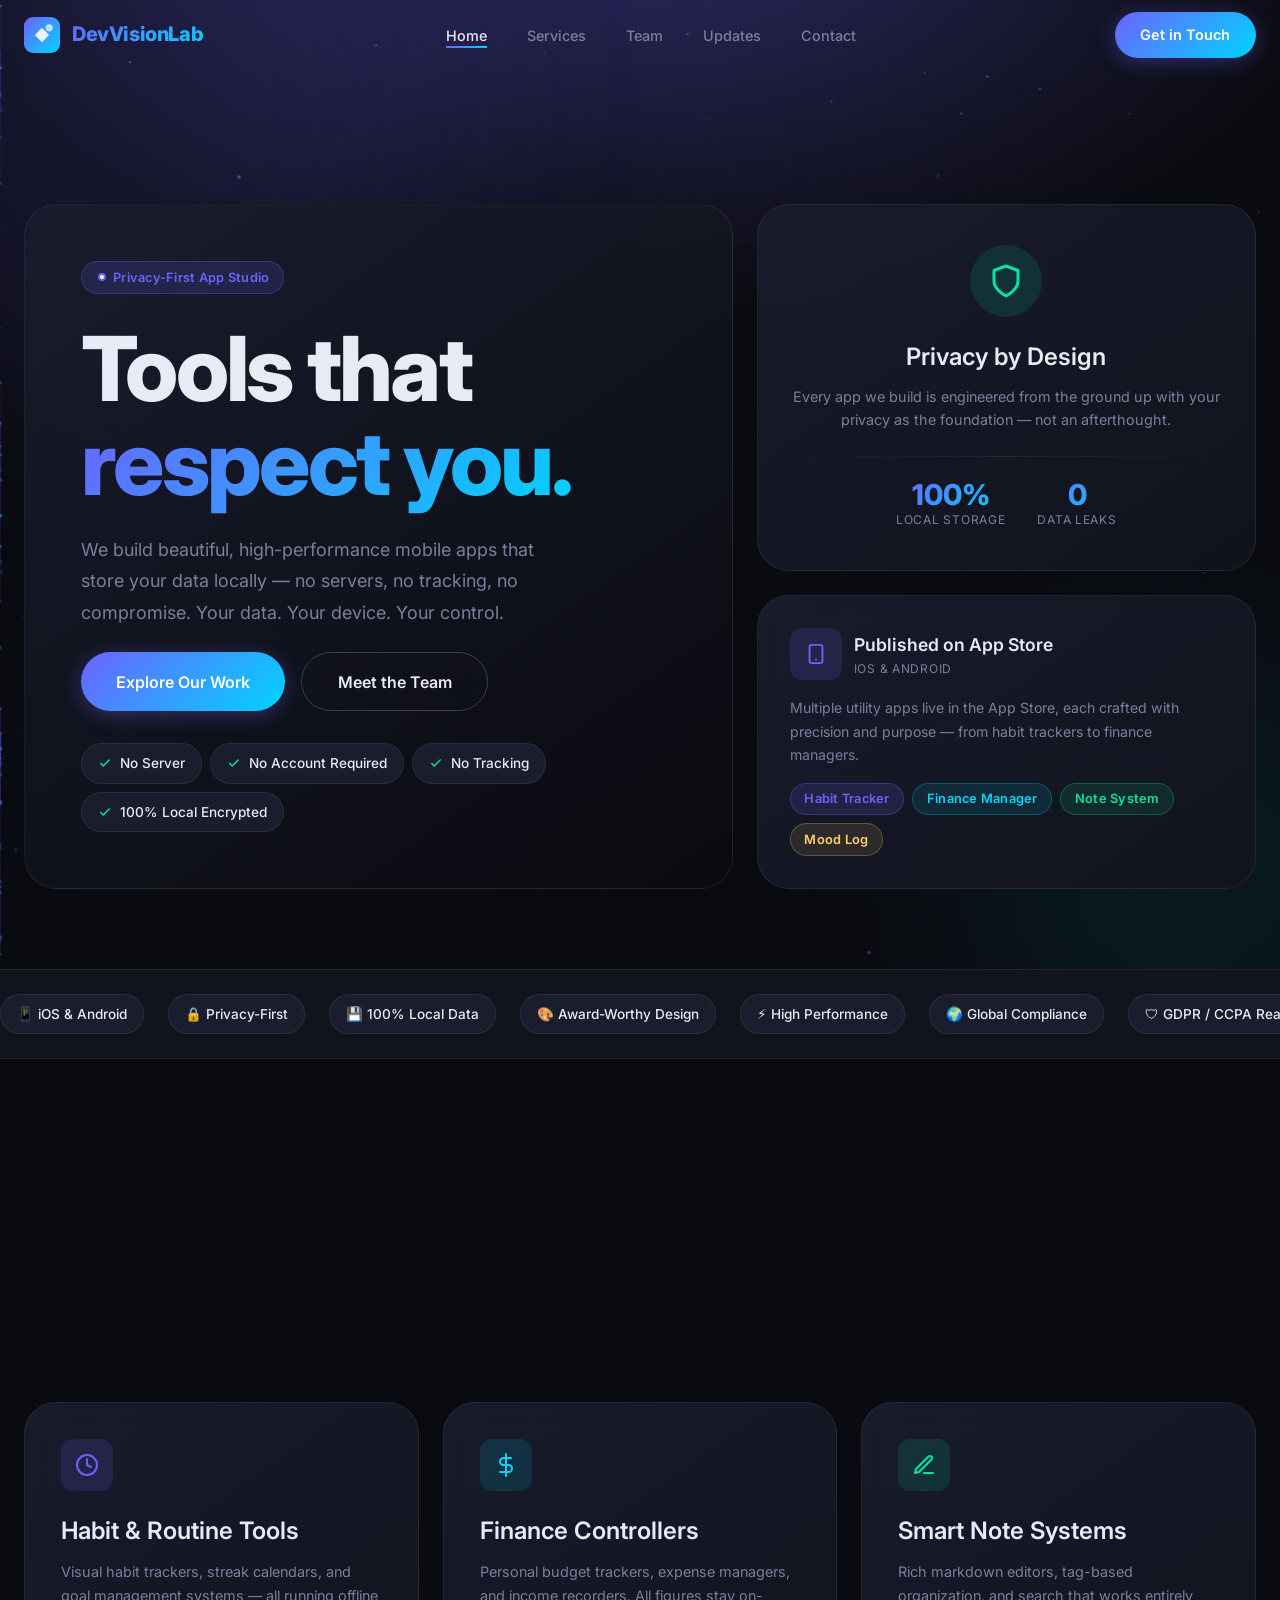
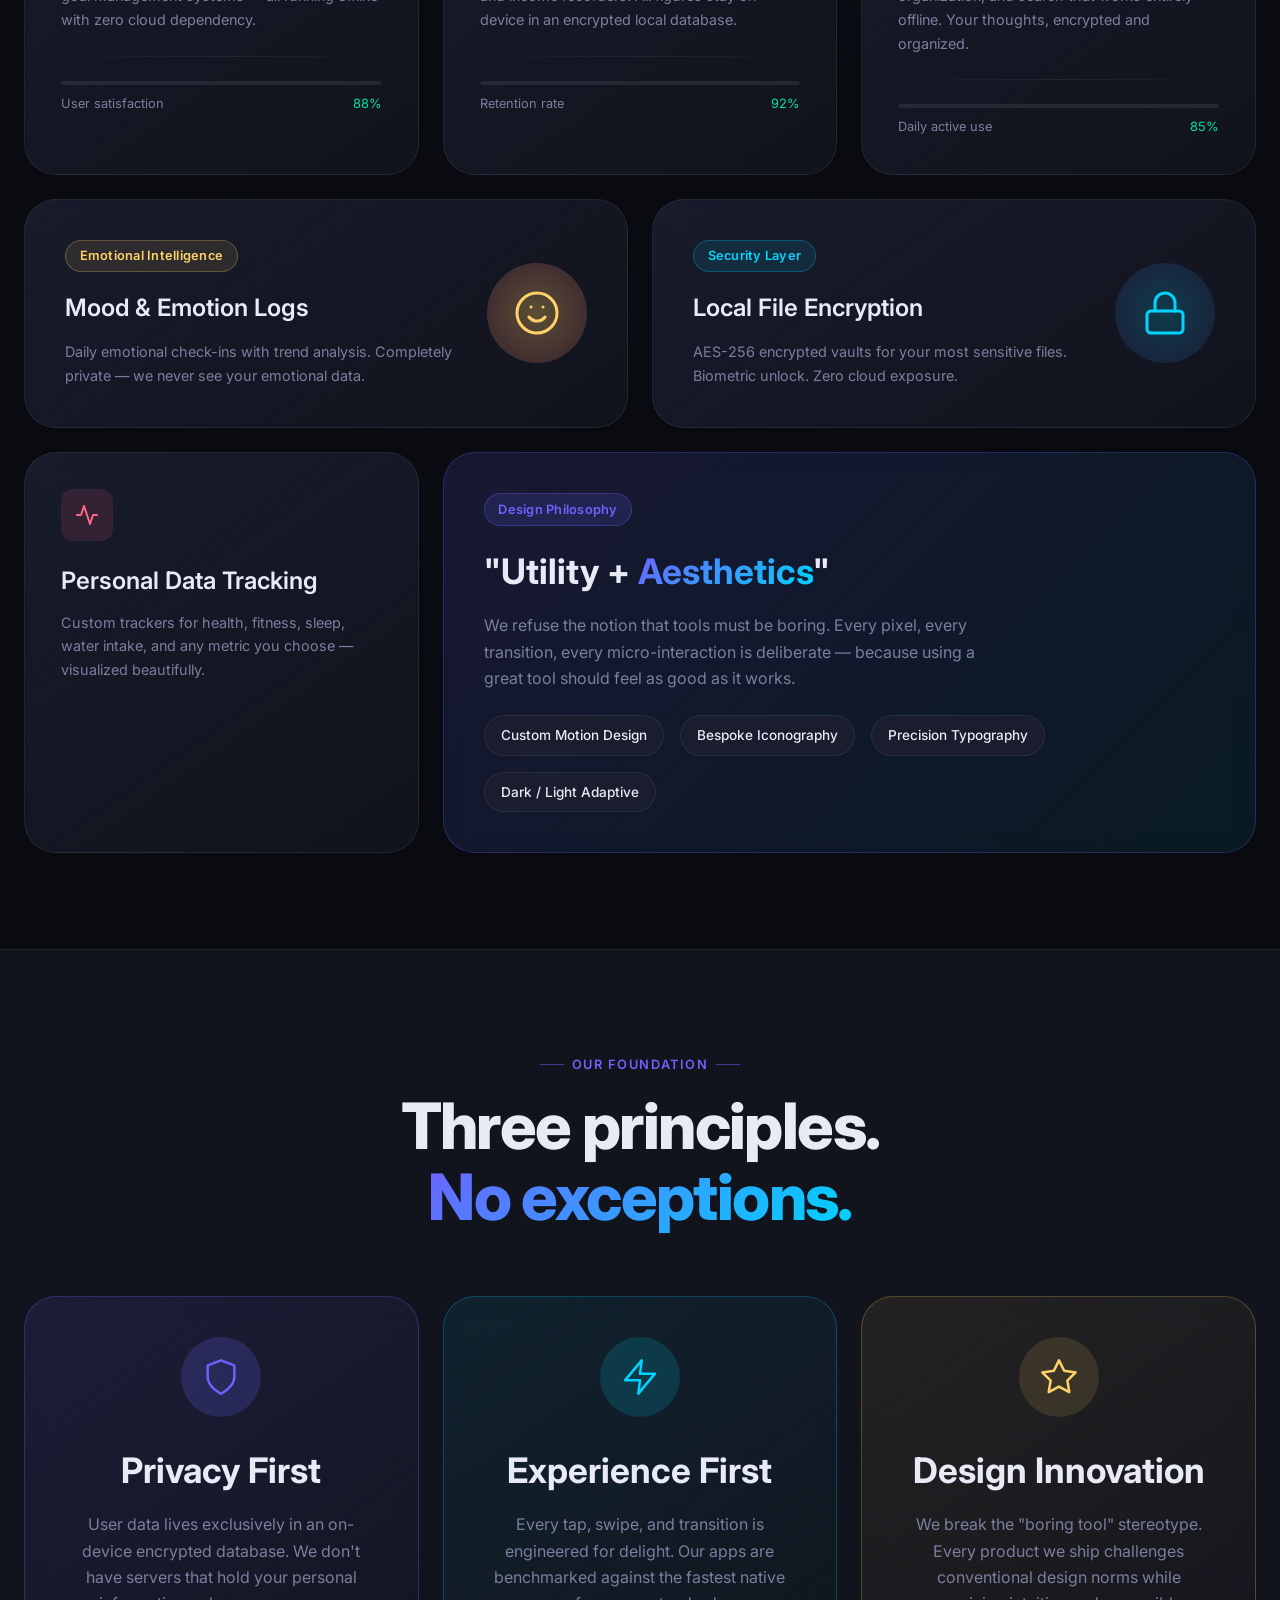
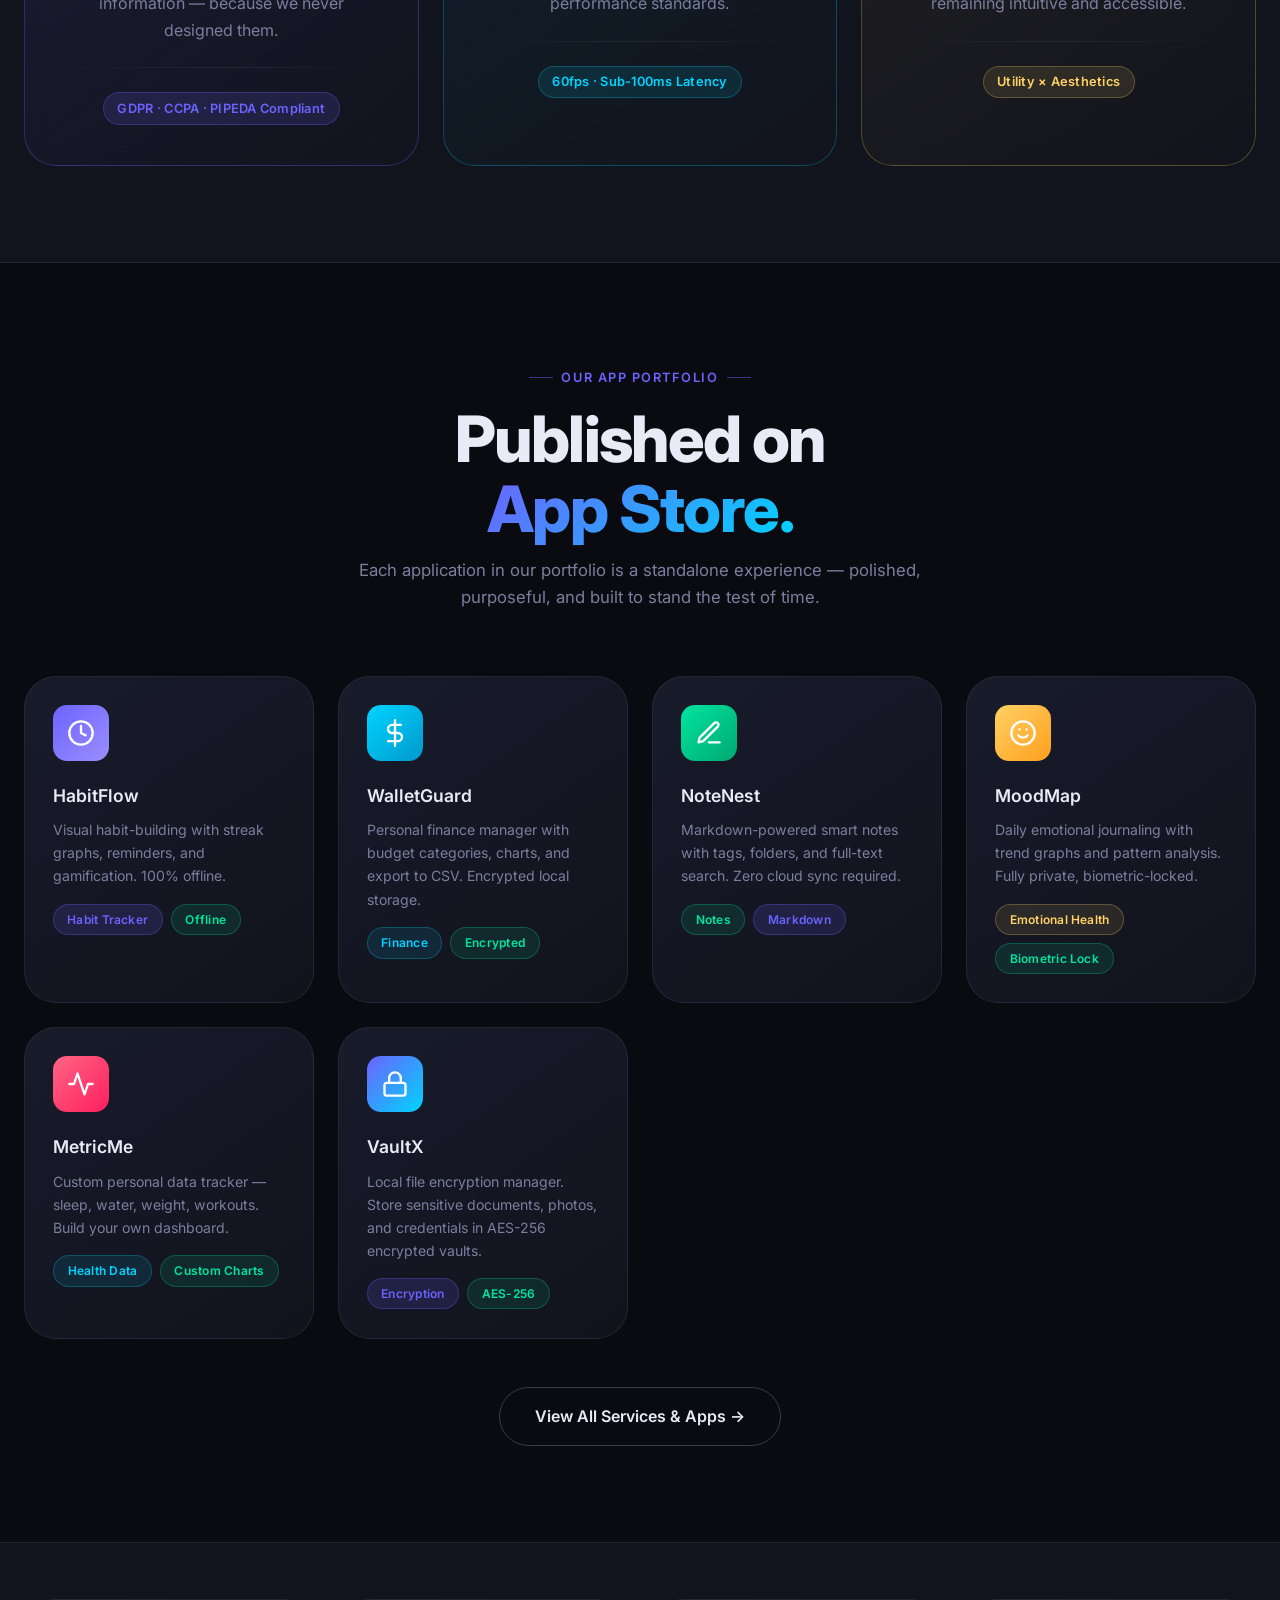
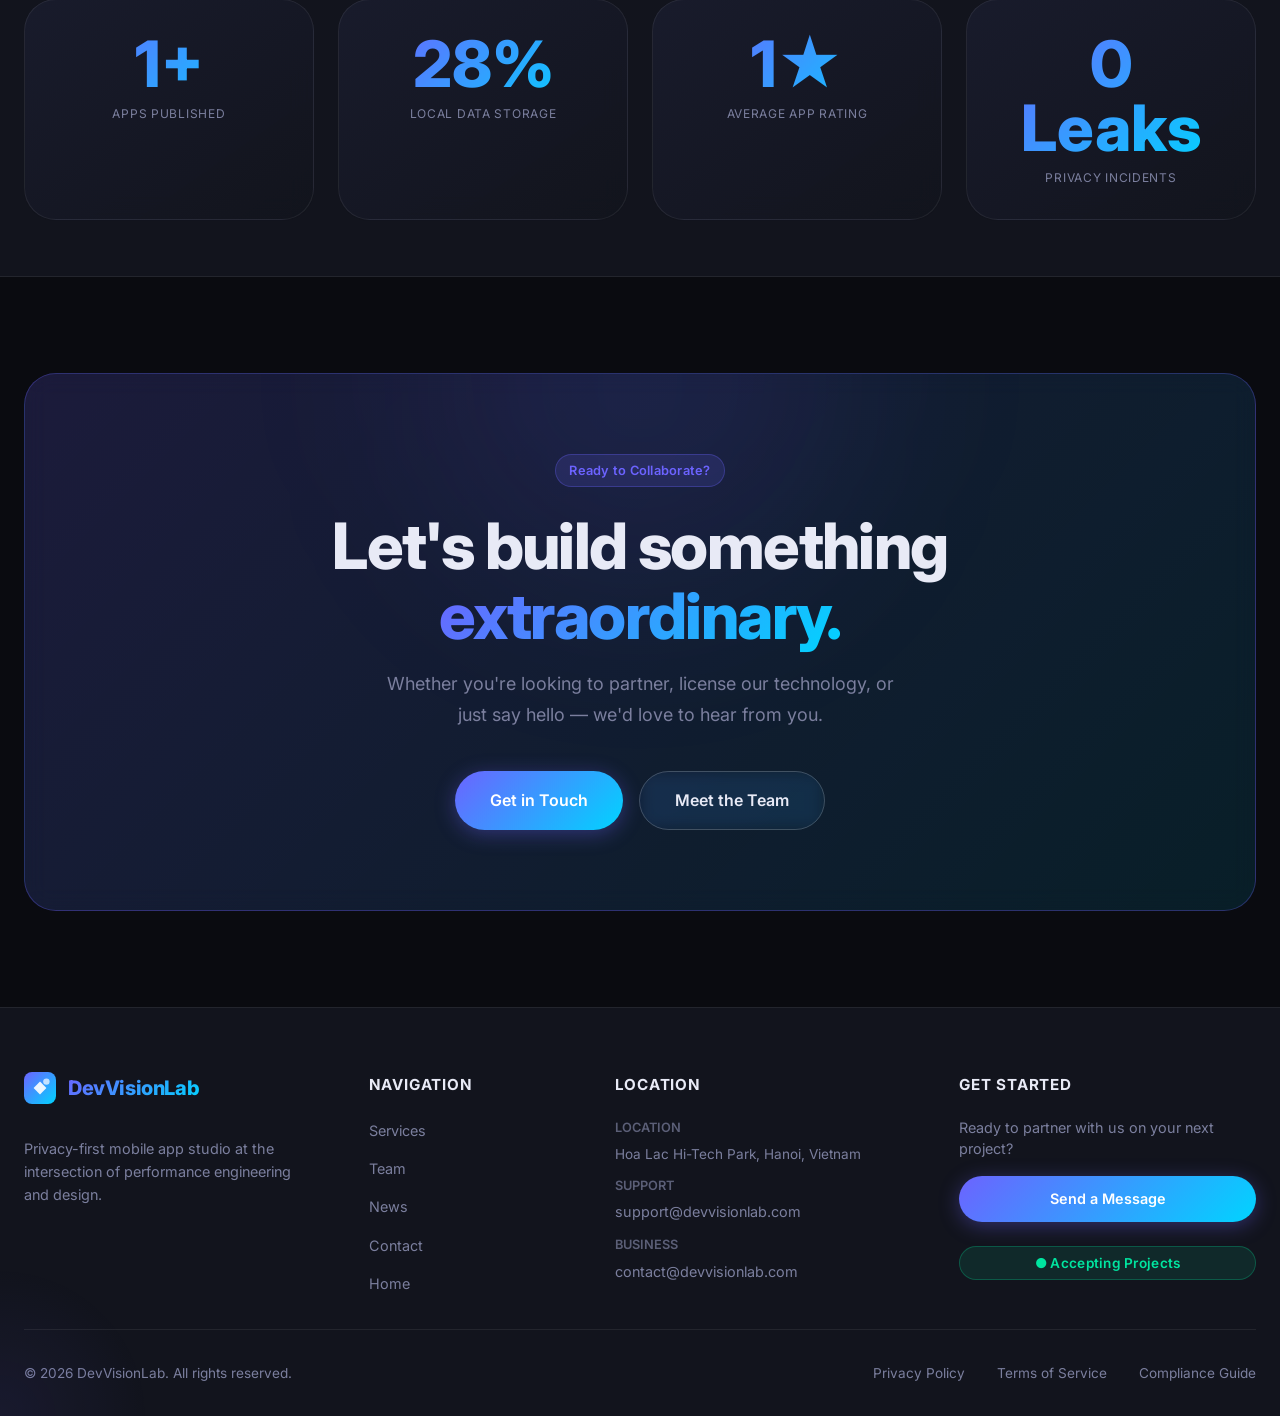
==== index.html @ 25b411a1 "devvisionlab" ====
<!DOCTYPE html>
<html lang="en">
<head>
  <meta charset="UTF-8"/>
  <meta name="viewport" content="width=device-width, initial-scale=1.0"/>
  <meta http-equiv="X-UA-Compatible" content="IE=edge"/>
  <title>DevVisionLab – Privacy-First Mobile App Studio | Hanoi, Vietnam</title>
  <meta name="description" content="DevVisionLab is a privacy-first mobile app studio crafting beautiful, high-performance local-data tools for iOS & Android. Privacy. Aesthetics. Innovation."/>
  <meta name="keywords" content="mobile app development, iOS apps, Android apps, privacy-first apps, local data apps, habit tracking, personal finance app, Hanoi Vietnam"/>
  <meta name="author" content="DevVisionLab"/>
  <meta name="robots" content="index, follow"/>
  <link rel="canonical" href="https://www.devvisionlab.com/"/>

  <!-- Open Graph -->
  <meta property="og:type" content="website"/>
  <meta property="og:url" content="https://www.devvisionlab.com/"/>
  <meta property="og:title" content="DevVisionLab – Privacy-First Mobile App Studio"/>
  <meta property="og:description" content="We craft privacy-first, beautifully designed local data tools for iOS & Android. No server. No tracking. 100% yours."/>
  <meta property="og:image" content="https://www.devvisionlab.com/images/og-home.png"/>
  <meta property="og:site_name" content="DevVisionLab"/>
  <meta property="og:locale" content="en_US"/>

  <!-- Twitter Card -->
  <meta name="twitter:card" content="summary_large_image"/>
  <meta name="twitter:title" content="DevVisionLab – Privacy-First Mobile App Studio"/>
  <meta name="twitter:description" content="We craft privacy-first, beautifully designed local data tools for iOS & Android."/>
  <meta name="twitter:image" content="https://www.devvisionlab.com/images/og-home.png"/>

  <!-- Schema.org Organization -->
  <script type="application/ld+json">
  {
    "@context": "https://schema.org",
    "@type": "Organization",
    "name": "DevVisionLab",
    "url": "https://www.devvisionlab.com",
    "logo": "https://www.devvisionlab.com/images/logo.svg",
    "description": "Privacy-first mobile app studio specializing in local-data tools for iOS and Android.",
    "address": {
      "@type": "PostalAddress",
      "addressLocality": "Hanoi",
      "addressCountry": "VN",
      "streetAddress": "Hoa Lac Hi-Tech Park"
    },
    "contactPoint": [
      { "@type": "ContactPoint", "email": "support@devvisionlab.com", "contactType": "customer support" },
      { "@type": "ContactPoint", "email": "contact@devvisionlab.com",  "contactType": "sales" }
    ],
    "sameAs": []
  }
  </script>

  <!-- Favicon -->
  <link rel="icon" type="image/svg+xml" href="images/logo-mark.svg"/>

  <!-- CSS -->
  <link rel="stylesheet" href="css/fonts.css"/>
  <link rel="stylesheet" href="css/style.css"/>
  <link rel="stylesheet" href="css/pages.css"/>
  <link rel="stylesheet" href="css/animations.css"/>

  <!-- Preconnect -->
  <link rel="preconnect" href="https://fonts.googleapis.com"/>
  <link rel="preconnect" href="https://fonts.gstatic.com" crossorigin/>
</head>
<body>

<!-- ════════════════════════════════════════
     NAV
════════════════════════════════════════ -->
<nav class="nav" aria-label="Main navigation">
  <div class="nav-inner">
    <a href="index.html" class="nav-logo" aria-label="DevVisionLab Home">
      <img src="images/logo-mark.svg" width="36" height="36" alt="DevVisionLab logo mark"/>
      <span class="logo-text gradient-text">DevVisionLab</span>
    </a>
    <ul class="nav-links" role="list">
      <li><a href="index.html" class="active">Home</a></li>
      <li><a href="services.html">Services</a></li>
      <li><a href="team.html">Team</a></li>
      <li><a href="news.html">Updates</a></li>
      <li><a href="contact.html">Contact</a></li>
    </ul>
    <a href="contact.html" class="btn btn-primary nav-cta">Get in Touch</a>
    <button class="hamburger" aria-label="Open menu" aria-expanded="false">
      <span></span><span></span><span></span>
    </button>
  </div>
</nav>

<!-- Mobile Nav -->
<div class="overlay" aria-hidden="true"></div>
<nav class="mobile-nav" aria-label="Mobile navigation">
  <div style="display:flex;justify-content:space-between;align-items:center;">
    <span class="logo-text gradient-text" style="font-size:1.1rem;font-weight:800;">DevVisionLab</span>
    <button class="mobile-nav-close" aria-label="Close menu" style="color:var(--clr-muted);font-size:1.5rem;line-height:1;">✕</button>
  </div>
  <ul class="mobile-nav-links" role="list">
    <li><a href="index.html">Home</a></li>
    <li><a href="services.html">Services</a></li>
    <li><a href="team.html">Team</a></li>
    <li><a href="news.html">Updates</a></li>
    <li><a href="contact.html">Contact</a></li>
  </ul>
  <a href="contact.html" class="btn btn-primary">Get in Touch</a>
</nav>

<!-- ════════════════════════════════════════
     HERO
════════════════════════════════════════ -->
<section class="hero" aria-label="Hero">
  <canvas id="particle-canvas" style="position:absolute;inset:0;width:100%;height:100%;z-index:0;pointer-events:none;"></canvas>
  <div class="hero-bg"></div>
  <div class="hero-grid"></div>

  <!-- Blobs -->
  <div class="blob" style="width:600px;height:600px;background:rgba(108,99,255,.12);top:-200px;left:-150px;animation-duration:14s;"></div>
  <div class="blob" style="width:400px;height:400px;background:rgba(0,212,255,.08);bottom:-100px;right:-100px;animation-duration:10s;animation-delay:-5s;"></div>

  <div class="container hero-bento-wrap" style="position:relative;z-index:1;">
    <div class="bento-grid">

      <!-- Main hero card -->
      <div class="bento-card hero-main-card reveal" style="grid-column:span 7;grid-row:span 2;min-height:520px;padding:3.5rem;">
        <div class="card-shine"></div>
        <div style="display:flex;flex-direction:column;gap:1.5rem;height:100%;justify-content:flex-end;">
          <div>
            <span class="tag tag-primary" style="margin-bottom:1.25rem;">
              <svg width="12" height="12" viewBox="0 0 12 12" fill="none"><circle cx="6" cy="6" r="4" fill="#6c63ff"/><circle cx="6" cy="6" r="2" fill="white"/></svg>
              Privacy-First App Studio
            </span>
            <h1 class="display-1" style="margin-top:.5rem;">
              Tools that<br><span class="gradient-text">respect you.</span>
            </h1>
          </div>
          <p class="body-lg" style="color:var(--clr-muted);max-width:480px;">
            We build beautiful, high-performance mobile apps that store your data locally —
            no servers, no tracking, no compromise. Your data. Your device. Your control.
          </p>
          <div style="display:flex;gap:1rem;flex-wrap:wrap;">
            <a href="services.html" class="btn btn-primary btn-lg btn-glow">Explore Our Work</a>
            <a href="team.html" class="btn btn-outline btn-lg">Meet the Team</a>
          </div>
          <div class="pill-cloud" style="margin-top:.5rem;">
            <span class="feature-pill">
              <svg width="14" height="14" viewBox="0 0 24 24" fill="none" stroke="#00e5a0" stroke-width="2.5"><polyline points="20 6 9 17 4 12"/></svg>
              No Server
            </span>
            <span class="feature-pill">
              <svg width="14" height="14" viewBox="0 0 24 24" fill="none" stroke="#00e5a0" stroke-width="2.5"><polyline points="20 6 9 17 4 12"/></svg>
              No Account Required
            </span>
            <span class="feature-pill">
              <svg width="14" height="14" viewBox="0 0 24 24" fill="none" stroke="#00e5a0" stroke-width="2.5"><polyline points="20 6 9 17 4 12"/></svg>
              No Tracking
            </span>
            <span class="feature-pill">
              <svg width="14" height="14" viewBox="0 0 24 24" fill="none" stroke="#00e5a0" stroke-width="2.5"><polyline points="20 6 9 17 4 12"/></svg>
              100% Local Encrypted
            </span>
          </div>
        </div>
      </div>

      <!-- Privacy card -->
      <div class="bento-card shield-card reveal delay-2" style="grid-column:span 5;">
        <div class="card-shine"></div>
        <div style="width:72px;height:72px;margin:0 auto 1.25rem;background:rgba(0,229,160,.12);border-radius:50%;display:grid;place-items:center;">
          <svg width="36" height="36" viewBox="0 0 24 24" fill="none" stroke="#00e5a0" stroke-width="2" stroke-linecap="round" stroke-linejoin="round">
            <path d="M12 22s8-4 8-10V5l-8-3-8 3v7c0 6 8 10 8 10z"/>
          </svg>
        </div>
        <h3 class="h3" style="margin-bottom:.5rem;">Privacy by Design</h3>
        <p style="color:var(--clr-muted);font-size:.9rem;">Every app we build is engineered from the ground up with your privacy as the foundation — not an afterthought.</p>
        <div class="divider"></div>
        <div style="display:flex;justify-content:center;gap:2rem;">
          <div style="text-align:center;">
            <div class="stat-number" style="font-size:1.8rem;" data-counter data-target="100" data-suffix="%">0%</div>
            <div class="caption">Local Storage</div>
          </div>
          <div style="text-align:center;">
            <div class="stat-number" style="font-size:1.8rem;" data-counter data-target="0">0</div>
            <div class="caption">Data Leaks</div>
          </div>
        </div>
      </div>

      <!-- App Store card -->
      <div class="bento-card reveal delay-3" style="grid-column:span 5;display:flex;flex-direction:column;gap:1rem;">
        <div class="card-shine"></div>
        <div style="display:flex;align-items:center;gap:.75rem;">
          <div class="icon-box icon-box-primary">
            <svg width="22" height="22" viewBox="0 0 24 24" fill="none" stroke="#6c63ff" stroke-width="2" stroke-linecap="round" stroke-linejoin="round">
              <rect x="5" y="2" width="14" height="20" rx="2" ry="2"/><line x1="12" y1="18" x2="12.01" y2="18"/>
            </svg>
          </div>
          <div>
            <div class="h4">Published on App Store</div>
            <div class="caption">iOS & Android</div>
          </div>
        </div>
        <p style="color:var(--clr-muted);font-size:.88rem;">Multiple utility apps live in the App Store, each crafted with precision and purpose — from habit trackers to finance managers.</p>
        <div style="display:flex;gap:.5rem;flex-wrap:wrap;margin-top:auto;">
          <span class="tag tag-primary">Habit Tracker</span>
          <span class="tag tag-accent">Finance Manager</span>
          <span class="tag tag-green">Note System</span>
          <span class="tag tag-gold">Mood Log</span>
        </div>
      </div>

    </div>
  </div>
</section>

<!-- ════════════════════════════════════════
     STATS MARQUEE
════════════════════════════════════════ -->
<div class="marquee-wrap" style="border-top:1px solid var(--clr-border);border-bottom:1px solid var(--clr-border);background:var(--clr-surface);">
  <div class="marquee-track" aria-hidden="true">
    <span class="feature-pill">📱 iOS &amp; Android</span>
    <span class="feature-pill">🔒 Privacy-First</span>
    <span class="feature-pill">💾 100% Local Data</span>
    <span class="feature-pill">🎨 Award-Worthy Design</span>
    <span class="feature-pill">⚡ High Performance</span>
    <span class="feature-pill">🌍 Global Compliance</span>
    <span class="feature-pill">🛡 GDPR / CCPA Ready</span>
    <span class="feature-pill">💳 IAP + IAA Monetized</span>
    <span class="feature-pill">🏆 App Store Published</span>
    <span class="feature-pill">📊 Analytics Ready</span>
    <span class="feature-pill">🔐 AES-256 Encryption</span>
    <span class="feature-pill">📱 iOS &amp; Android</span>
    <span class="feature-pill">🔒 Privacy-First</span>
    <span class="feature-pill">💾 100% Local Data</span>
    <span class="feature-pill">🎨 Award-Worthy Design</span>
    <span class="feature-pill">⚡ High Performance</span>
    <span class="feature-pill">🌍 Global Compliance</span>
    <span class="feature-pill">🛡 GDPR / CCPA Ready</span>
    <span class="feature-pill">💳 IAP + IAA Monetized</span>
    <span class="feature-pill">🏆 App Store Published</span>
    <span class="feature-pill">📊 Analytics Ready</span>
    <span class="feature-pill">🔐 AES-256 Encryption</span>
  </div>
</div>

<!-- ════════════════════════════════════════
     WHAT WE DO
════════════════════════════════════════ -->
<section class="section" id="what-we-do" aria-label="What we do">
  <div class="container">
    <div class="section-header reveal">
      <div class="eyebrow">What We Do</div>
      <h2 class="display-2">Crafting tools people <span class="gradient-text">actually love.</span></h2>
      <p>We specialize in personal life-management apps that blend hardcore performance with jaw-dropping design aesthetics.</p>
    </div>

    <div class="bento-grid stagger">
      <!-- Feature 1 -->
      <div class="bento-card col-4" style="padding:2.25rem;">
        <div class="card-shine"></div>
        <div class="icon-box icon-box-primary" style="margin-bottom:1.25rem;">
          <svg width="24" height="24" viewBox="0 0 24 24" fill="none" stroke="#6c63ff" stroke-width="2" stroke-linecap="round" stroke-linejoin="round">
            <circle cx="12" cy="12" r="10"/><polyline points="12 6 12 12 16 14"/>
          </svg>
        </div>
        <h3 class="h3" style="margin-bottom:.6rem;">Habit &amp; Routine Tools</h3>
        <p style="color:var(--clr-muted);font-size:.9rem;">Visual habit trackers, streak calendars, and goal management systems — all running offline with zero cloud dependency.</p>
        <div class="divider"></div>
        <div class="progress-bar"><div class="progress-fill" style="width:88%;"></div></div>
        <div style="display:flex;justify-content:space-between;margin-top:.5rem;font-size:.8rem;color:var(--clr-muted);">
          <span>User satisfaction</span><span style="color:var(--clr-green);">88%</span>
        </div>
      </div>

      <!-- Feature 2 -->
      <div class="bento-card col-4" style="padding:2.25rem;">
        <div class="card-shine"></div>
        <div class="icon-box icon-box-accent" style="margin-bottom:1.25rem;">
          <svg width="24" height="24" viewBox="0 0 24 24" fill="none" stroke="#00d4ff" stroke-width="2" stroke-linecap="round" stroke-linejoin="round">
            <line x1="12" y1="1" x2="12" y2="23"/><path d="M17 5H9.5a3.5 3.5 0 0 0 0 7h5a3.5 3.5 0 0 1 0 7H6"/>
          </svg>
        </div>
        <h3 class="h3" style="margin-bottom:.6rem;">Finance Controllers</h3>
        <p style="color:var(--clr-muted);font-size:.9rem;">Personal budget trackers, expense managers, and income recorders. All figures stay on-device in an encrypted local database.</p>
        <div class="divider"></div>
        <div class="progress-bar"><div class="progress-fill" style="width:92%;"></div></div>
        <div style="display:flex;justify-content:space-between;margin-top:.5rem;font-size:.8rem;color:var(--clr-muted);">
          <span>Retention rate</span><span style="color:var(--clr-green);">92%</span>
        </div>
      </div>

      <!-- Feature 3 -->
      <div class="bento-card col-4" style="padding:2.25rem;">
        <div class="card-shine"></div>
        <div class="icon-box icon-box-green" style="margin-bottom:1.25rem;">
          <svg width="24" height="24" viewBox="0 0 24 24" fill="none" stroke="#00e5a0" stroke-width="2" stroke-linecap="round" stroke-linejoin="round">
            <path d="M12 20h9"/><path d="M16.5 3.5a2.121 2.121 0 0 1 3 3L7 19l-4 1 1-4L16.5 3.5z"/>
          </svg>
        </div>
        <h3 class="h3" style="margin-bottom:.6rem;">Smart Note Systems</h3>
        <p style="color:var(--clr-muted);font-size:.9rem;">Rich markdown editors, tag-based organization, and search that works entirely offline. Your thoughts, encrypted and organized.</p>
        <div class="divider"></div>
        <div class="progress-bar"><div class="progress-fill" style="width:85%;"></div></div>
        <div style="display:flex;justify-content:space-between;margin-top:.5rem;font-size:.8rem;color:var(--clr-muted);">
          <span>Daily active use</span><span style="color:var(--clr-green);">85%</span>
        </div>
      </div>

      <!-- Feature 4 – wide -->
      <div class="bento-card col-6" style="padding:2.5rem;display:flex;gap:2rem;align-items:center;">
        <div class="card-shine"></div>
        <div style="flex:1;">
          <div class="tag tag-gold" style="margin-bottom:1rem;">Emotional Intelligence</div>
          <h3 class="h3" style="margin-bottom:.75rem;">Mood &amp; Emotion Logs</h3>
          <p style="color:var(--clr-muted);font-size:.9rem;">Daily emotional check-ins with trend analysis. Completely private — we never see your emotional data.</p>
        </div>
        <div style="flex-shrink:0;width:100px;height:100px;border-radius:50%;background:radial-gradient(circle,rgba(255,209,102,.3),rgba(255,101,132,.15));display:grid;place-items:center;">
          <svg width="48" height="48" viewBox="0 0 24 24" fill="none" stroke="#ffd166" stroke-width="1.5" stroke-linecap="round" stroke-linejoin="round">
            <circle cx="12" cy="12" r="10"/><path d="M8 14s1.5 2 4 2 4-2 4-2"/><line x1="9" y1="9" x2="9.01" y2="9"/><line x1="15" y1="9" x2="15.01" y2="9"/>
          </svg>
        </div>
      </div>

      <!-- Feature 5 – wide -->
      <div class="bento-card col-6" style="padding:2.5rem;display:flex;gap:2rem;align-items:center;">
        <div class="card-shine"></div>
        <div style="flex:1;">
          <div class="tag tag-accent" style="margin-bottom:1rem;">Security Layer</div>
          <h3 class="h3" style="margin-bottom:.75rem;">Local File Encryption</h3>
          <p style="color:var(--clr-muted);font-size:.9rem;">AES-256 encrypted vaults for your most sensitive files. Biometric unlock. Zero cloud exposure.</p>
        </div>
        <div style="flex-shrink:0;width:100px;height:100px;border-radius:50%;background:radial-gradient(circle,rgba(0,212,255,.2),rgba(108,99,255,.1));display:grid;place-items:center;">
          <svg width="48" height="48" viewBox="0 0 24 24" fill="none" stroke="#00d4ff" stroke-width="1.5" stroke-linecap="round" stroke-linejoin="round">
            <rect x="3" y="11" width="18" height="11" rx="2" ry="2"/><path d="M7 11V7a5 5 0 0 1 10 0v4"/>
          </svg>
        </div>
      </div>

      <!-- Feature 6 – data tracking -->
      <div class="bento-card col-4" style="padding:2.25rem;">
        <div class="card-shine"></div>
        <div class="icon-box icon-box-pink" style="margin-bottom:1.25rem;">
          <svg width="24" height="24" viewBox="0 0 24 24" fill="none" stroke="#ff6584" stroke-width="2" stroke-linecap="round" stroke-linejoin="round">
            <polyline points="22 12 18 12 15 21 9 3 6 12 2 12"/>
          </svg>
        </div>
        <h3 class="h3" style="margin-bottom:.6rem;">Personal Data Tracking</h3>
        <p style="color:var(--clr-muted);font-size:.9rem;">Custom trackers for health, fitness, sleep, water intake, and any metric you choose — visualized beautifully.</p>
      </div>

      <!-- Feature 7 – design philosophy -->
      <div class="bento-card col-8" style="padding:2.5rem;background:linear-gradient(135deg,rgba(108,99,255,.15) 0%,rgba(0,212,255,.08) 100%);border-color:rgba(108,99,255,.25);">
        <div class="card-shine"></div>
        <div class="tag tag-primary" style="margin-bottom:1rem;">Design Philosophy</div>
        <h3 class="h2" style="margin-bottom:.75rem;">"Utility + <span class="gradient-text">Aesthetics</span>"</h3>
        <p style="color:var(--clr-muted);max-width:500px;">We refuse the notion that tools must be boring. Every pixel, every transition, every micro-interaction is deliberate — because using a great tool should feel as good as it works.</p>
        <div style="display:flex;gap:1rem;margin-top:1.5rem;flex-wrap:wrap;">
          <span class="feature-pill">Custom Motion Design</span>
          <span class="feature-pill">Bespoke Iconography</span>
          <span class="feature-pill">Precision Typography</span>
          <span class="feature-pill">Dark / Light Adaptive</span>
        </div>
      </div>
    </div>
  </div>
</section>

<!-- ════════════════════════════════════════
     CORE VALUES BENTO
════════════════════════════════════════ -->
<section class="section" style="background:var(--clr-surface);border-top:1px solid var(--clr-border);border-bottom:1px solid var(--clr-border);" aria-label="Core values">
  <div class="container">
    <div class="section-header reveal">
      <div class="eyebrow">Our Foundation</div>
      <h2 class="display-2">Three principles.<br><span class="gradient-text">No exceptions.</span></h2>
    </div>
    <div class="bento-grid stagger">

      <div class="bento-card col-4" style="padding:2.5rem;text-align:center;background:linear-gradient(145deg,rgba(108,99,255,.12),rgba(18,20,29,.95));border-color:rgba(108,99,255,.3);">
        <div class="card-shine"></div>
        <div style="width:80px;height:80px;margin:0 auto 1.5rem;border-radius:50%;background:rgba(108,99,255,.2);display:grid;place-items:center;">
          <svg width="40" height="40" viewBox="0 0 24 24" fill="none" stroke="#6c63ff" stroke-width="1.5" stroke-linecap="round" stroke-linejoin="round">
            <path d="M12 22s8-4 8-10V5l-8-3-8 3v7c0 6 8 10 8 10z"/>
          </svg>
        </div>
        <h3 class="h2" style="margin-bottom:.75rem;">Privacy First</h3>
        <p style="color:var(--clr-muted);">User data lives exclusively in an on-device encrypted database. We don't have servers that hold your personal information — because we never designed them.</p>
        <div class="divider"></div>
        <div class="tag tag-primary" style="margin:0 auto;">GDPR · CCPA · PIPEDA Compliant</div>
      </div>

      <div class="bento-card col-4" style="padding:2.5rem;text-align:center;background:linear-gradient(145deg,rgba(0,212,255,.08),rgba(18,20,29,.95));border-color:rgba(0,212,255,.25);">
        <div class="card-shine"></div>
        <div style="width:80px;height:80px;margin:0 auto 1.5rem;border-radius:50%;background:rgba(0,212,255,.15);display:grid;place-items:center;">
          <svg width="40" height="40" viewBox="0 0 24 24" fill="none" stroke="#00d4ff" stroke-width="1.5" stroke-linecap="round" stroke-linejoin="round">
            <path d="M13 2L3 14h9l-1 8 10-12h-9l1-8z"/>
          </svg>
        </div>
        <h3 class="h2" style="margin-bottom:.75rem;">Experience First</h3>
        <p style="color:var(--clr-muted);">Every tap, swipe, and transition is engineered for delight. Our apps are benchmarked against the fastest native performance standards.</p>
        <div class="divider"></div>
        <div class="tag tag-accent" style="margin:0 auto;">60fps · Sub-100ms Latency</div>
      </div>

      <div class="bento-card col-4" style="padding:2.5rem;text-align:center;background:linear-gradient(145deg,rgba(255,209,102,.08),rgba(18,20,29,.95));border-color:rgba(255,209,102,.25);">
        <div class="card-shine"></div>
        <div style="width:80px;height:80px;margin:0 auto 1.5rem;border-radius:50%;background:rgba(255,209,102,.12);display:grid;place-items:center;">
          <svg width="40" height="40" viewBox="0 0 24 24" fill="none" stroke="#ffd166" stroke-width="1.5" stroke-linecap="round" stroke-linejoin="round">
            <polygon points="12 2 15.09 8.26 22 9.27 17 14.14 18.18 21.02 12 17.77 5.82 21.02 7 14.14 2 9.27 8.91 8.26 12 2"/>
          </svg>
        </div>
        <h3 class="h2" style="margin-bottom:.75rem;">Design Innovation</h3>
        <p style="color:var(--clr-muted);">We break the "boring tool" stereotype. Every product we ship challenges conventional design norms while remaining intuitive and accessible.</p>
        <div class="divider"></div>
        <div class="tag tag-gold" style="margin:0 auto;">Utility × Aesthetics</div>
      </div>

    </div>
  </div>
</section>

<!-- ════════════════════════════════════════
     APP PORTFOLIO PREVIEW
════════════════════════════════════════ -->
<section class="section" id="apps" aria-label="App portfolio">
  <div class="container">
    <div class="section-header reveal">
      <div class="eyebrow">Our App Portfolio</div>
      <h2 class="display-2">Published on<br><span class="gradient-text">App Store.</span></h2>
      <p>Each application in our portfolio is a standalone experience — polished, purposeful, and built to stand the test of time.</p>
    </div>

    <div class="app-portfolio-grid stagger">

      <!-- App 1 -->
      <div class="app-item-card">
        <div class="card-shine"></div>
        <div style="width:56px;height:56px;border-radius:14px;background:linear-gradient(135deg,#6c63ff,#9b8fff);display:grid;place-items:center;margin-bottom:1.25rem;">
          <svg width="28" height="28" viewBox="0 0 24 24" fill="none" stroke="white" stroke-width="2" stroke-linecap="round" stroke-linejoin="round"><circle cx="12" cy="12" r="10"/><polyline points="12 6 12 12 16 14"/></svg>
        </div>
        <h4 class="h4" style="margin-bottom:.5rem;">HabitFlow</h4>
        <p style="color:var(--clr-muted);font-size:.88rem;margin-bottom:1rem;">Visual habit-building with streak graphs, reminders, and gamification. 100% offline.</p>
        <div style="display:flex;gap:.5rem;flex-wrap:wrap;">
          <span class="tag tag-primary" style="font-size:.75rem;">Habit Tracker</span>
          <span class="tag tag-green" style="font-size:.75rem;">Offline</span>
        </div>
      </div>

      <!-- App 2 -->
      <div class="app-item-card">
        <div class="card-shine"></div>
        <div style="width:56px;height:56px;border-radius:14px;background:linear-gradient(135deg,#00d4ff,#0099cc);display:grid;place-items:center;margin-bottom:1.25rem;">
          <svg width="28" height="28" viewBox="0 0 24 24" fill="none" stroke="white" stroke-width="2" stroke-linecap="round" stroke-linejoin="round"><line x1="12" y1="1" x2="12" y2="23"/><path d="M17 5H9.5a3.5 3.5 0 0 0 0 7h5a3.5 3.5 0 0 1 0 7H6"/></svg>
        </div>
        <h4 class="h4" style="margin-bottom:.5rem;">WalletGuard</h4>
        <p style="color:var(--clr-muted);font-size:.88rem;margin-bottom:1rem;">Personal finance manager with budget categories, charts, and export to CSV. Encrypted local storage.</p>
        <div style="display:flex;gap:.5rem;flex-wrap:wrap;">
          <span class="tag tag-accent" style="font-size:.75rem;">Finance</span>
          <span class="tag tag-green" style="font-size:.75rem;">Encrypted</span>
        </div>
      </div>

      <!-- App 3 -->
      <div class="app-item-card">
        <div class="card-shine"></div>
        <div style="width:56px;height:56px;border-radius:14px;background:linear-gradient(135deg,#00e5a0,#00a870);display:grid;place-items:center;margin-bottom:1.25rem;">
          <svg width="28" height="28" viewBox="0 0 24 24" fill="none" stroke="white" stroke-width="2" stroke-linecap="round" stroke-linejoin="round"><path d="M12 20h9"/><path d="M16.5 3.5a2.121 2.121 0 0 1 3 3L7 19l-4 1 1-4L16.5 3.5z"/></svg>
        </div>
        <h4 class="h4" style="margin-bottom:.5rem;">NoteNest</h4>
        <p style="color:var(--clr-muted);font-size:.88rem;margin-bottom:1rem;">Markdown-powered smart notes with tags, folders, and full-text search. Zero cloud sync required.</p>
        <div style="display:flex;gap:.5rem;flex-wrap:wrap;">
          <span class="tag tag-green" style="font-size:.75rem;">Notes</span>
          <span class="tag tag-primary" style="font-size:.75rem;">Markdown</span>
        </div>
      </div>

      <!-- App 4 -->
      <div class="app-item-card">
        <div class="card-shine"></div>
        <div style="width:56px;height:56px;border-radius:14px;background:linear-gradient(135deg,#ffd166,#ff9f1c);display:grid;place-items:center;margin-bottom:1.25rem;">
          <svg width="28" height="28" viewBox="0 0 24 24" fill="none" stroke="white" stroke-width="2" stroke-linecap="round" stroke-linejoin="round"><circle cx="12" cy="12" r="10"/><path d="M8 14s1.5 2 4 2 4-2 4-2"/><line x1="9" y1="9" x2="9.01" y2="9"/><line x1="15" y1="9" x2="15.01" y2="9"/></svg>
        </div>
        <h4 class="h4" style="margin-bottom:.5rem;">MoodMap</h4>
        <p style="color:var(--clr-muted);font-size:.88rem;margin-bottom:1rem;">Daily emotional journaling with trend graphs and pattern analysis. Fully private, biometric-locked.</p>
        <div style="display:flex;gap:.5rem;flex-wrap:wrap;">
          <span class="tag tag-gold" style="font-size:.75rem;">Emotional Health</span>
          <span class="tag tag-green" style="font-size:.75rem;">Biometric Lock</span>
        </div>
      </div>

      <!-- App 5 -->
      <div class="app-item-card">
        <div class="card-shine"></div>
        <div style="width:56px;height:56px;border-radius:14px;background:linear-gradient(135deg,#ff6584,#ff1f5e);display:grid;place-items:center;margin-bottom:1.25rem;">
          <svg width="28" height="28" viewBox="0 0 24 24" fill="none" stroke="white" stroke-width="2" stroke-linecap="round" stroke-linejoin="round"><polyline points="22 12 18 12 15 21 9 3 6 12 2 12"/></svg>
        </div>
        <h4 class="h4" style="margin-bottom:.5rem;">MetricMe</h4>
        <p style="color:var(--clr-muted);font-size:.88rem;margin-bottom:1rem;">Custom personal data tracker — sleep, water, weight, workouts. Build your own dashboard.</p>
        <div style="display:flex;gap:.5rem;flex-wrap:wrap;">
          <span class="tag tag-accent" style="font-size:.75rem;">Health Data</span>
          <span class="tag tag-green" style="font-size:.75rem;">Custom Charts</span>
        </div>
      </div>

      <!-- App 6 -->
      <div class="app-item-card">
        <div class="card-shine"></div>
        <div style="width:56px;height:56px;border-radius:14px;background:linear-gradient(135deg,#6c63ff,#00d4ff);display:grid;place-items:center;margin-bottom:1.25rem;">
          <svg width="28" height="28" viewBox="0 0 24 24" fill="none" stroke="white" stroke-width="2" stroke-linecap="round" stroke-linejoin="round"><rect x="3" y="11" width="18" height="11" rx="2" ry="2"/><path d="M7 11V7a5 5 0 0 1 10 0v4"/></svg>
        </div>
        <h4 class="h4" style="margin-bottom:.5rem;">VaultX</h4>
        <p style="color:var(--clr-muted);font-size:.88rem;margin-bottom:1rem;">Local file encryption manager. Store sensitive documents, photos, and credentials in AES-256 encrypted vaults.</p>
        <div style="display:flex;gap:.5rem;flex-wrap:wrap;">
          <span class="tag tag-primary" style="font-size:.75rem;">Encryption</span>
          <span class="tag tag-green" style="font-size:.75rem;">AES-256</span>
        </div>
      </div>

    </div>

    <div style="text-align:center;margin-top:3rem;">
      <a href="services.html" class="btn btn-outline btn-lg">View All Services &amp; Apps →</a>
    </div>
  </div>
</section>

<!-- ════════════════════════════════════════
     STATS
════════════════════════════════════════ -->
<section class="section-sm" style="background:var(--clr-surface);border-top:1px solid var(--clr-border);border-bottom:1px solid var(--clr-border);">
  <div class="container">
    <div class="bento-grid stagger" style="text-align:center;">
      <div class="bento-card col-3" style="padding:2rem;">
        <div class="stat-number" data-counter data-target="6" data-suffix="+">0+</div>
        <div class="caption" style="margin-top:.5rem;">Apps Published</div>
      </div>
      <div class="bento-card col-3" style="padding:2rem;">
        <div class="stat-number" data-counter data-target="100" data-suffix="%">0%</div>
        <div class="caption" style="margin-top:.5rem;">Local Data Storage</div>
      </div>
      <div class="bento-card col-3" style="padding:2rem;">
        <div class="stat-number" data-counter data-target="5" data-suffix="★">0★</div>
        <div class="caption" style="margin-top:.5rem;">Average App Rating</div>
      </div>
      <div class="bento-card col-3" style="padding:2rem;">
        <div class="stat-number" data-counter data-target="0" data-suffix=" Leaks">0 Leaks</div>
        <div class="caption" style="margin-top:.5rem;">Privacy Incidents</div>
      </div>
    </div>
  </div>
</section>

<!-- ════════════════════════════════════════
     CTA
════════════════════════════════════════ -->
<section class="section" aria-label="Call to action">
  <div class="container">
    <div class="bento-card col-12 reveal" style="padding:5rem 3rem;text-align:center;background:linear-gradient(135deg,rgba(108,99,255,.18) 0%,rgba(0,212,255,.1) 100%);border-color:rgba(108,99,255,.3);position:relative;overflow:hidden;">
      <div class="card-shine"></div>
      <div class="blob" style="width:400px;height:400px;background:rgba(108,99,255,.1);top:-200px;left:50%;transform:translateX(-50%);animation-duration:12s;"></div>
      <div style="position:relative;z-index:1;">
        <span class="tag tag-primary" style="margin-bottom:1.5rem;">Ready to Collaborate?</span>
        <h2 class="display-2" style="margin-bottom:1rem;">Let's build something<br><span class="gradient-text">extraordinary.</span></h2>
        <p class="body-lg" style="color:var(--clr-muted);max-width:520px;margin:0 auto 2.5rem;">Whether you're looking to partner, license our technology, or just say hello — we'd love to hear from you.</p>
        <div style="display:flex;gap:1rem;justify-content:center;flex-wrap:wrap;">
          <a href="contact.html" class="btn btn-primary btn-lg btn-glow">Get in Touch</a>
          <a href="team.html" class="btn btn-outline btn-lg">Meet the Team</a>
        </div>
      </div>
    </div>
  </div>
</section>

<!-- ════════════════════════════════════════
     FOOTER
════════════════════════════════════════ -->
<footer class="footer" aria-label="Site footer">
  <div class="container">
    <div class="footer-grid">
      <div>
        <a href="index.html" class="nav-logo" style="margin-bottom:1.25rem;display:inline-flex;">
          <img src="images/logo-mark.svg" width="32" height="32" alt="DevVisionLab"/>
          <span class="logo-text gradient-text">DevVisionLab</span>
        </a>
        <p style="color:var(--clr-muted);font-size:.9rem;line-height:1.6;max-width:280px;margin-top:.75rem;">
          Privacy-first mobile app studio at the intersection of performance engineering and design.
        </p>
      </div>
      <div>
        <h5 style="font-weight:700;margin-bottom:1.25rem;font-size:.95rem;text-transform:uppercase;letter-spacing:.05em;">Navigation</h5>
        <ul style="display:flex;flex-direction:column;gap:.75rem;">
          <li><a href="services.html" class="footer-link" style="color:var(--clr-muted);font-size:.9rem;">Services</a></li>
          <li><a href="team.html" class="footer-link" style="color:var(--clr-muted);font-size:.9rem;">Team</a></li>
          <li><a href="news.html" class="footer-link" style="color:var(--clr-muted);font-size:.9rem;">News</a></li>
          <li><a href="contact.html" class="footer-link" style="color:var(--clr-muted);font-size:.9rem;">Contact</a></li>
          <li><a href="index.html" class="footer-link" style="color:var(--clr-muted);font-size:.9rem;">Home</a></li>
        </ul>
      </div>
      <div>
        <h5 style="font-weight:700;margin-bottom:1.25rem;font-size:.95rem;text-transform:uppercase;letter-spacing:.05em;">Location</h5>
        <div style="display:flex;flex-direction:column;gap:.6rem;">
          <div style="color:var(--clr-muted);font-size:.85rem;">
            <strong style="color:var(--clr-muted);display:block;font-size:.8rem;font-weight:600;margin-bottom:.3rem;text-transform:uppercase;opacity:.7;">Location</strong>
            Hoa Lac Hi-Tech Park, Hanoi, Vietnam
          </div>
          <div style="color:var(--clr-muted);font-size:.85rem;">
            <strong style="color:var(--clr-muted);display:block;font-size:.8rem;font-weight:600;margin-bottom:.3rem;text-transform:uppercase;opacity:.7;">Support</strong>
            <a href="mailto:support@devvisionlab.com" class="footer-link" style="color:var(--clr-muted);font-size:.9rem;text-decoration:none;">support@devvisionlab.com</a>
          </div>
          <div style="color:var(--clr-muted);font-size:.85rem;">
            <strong style="color:var(--clr-muted);display:block;font-size:.8rem;font-weight:600;margin-bottom:.3rem;text-transform:uppercase;opacity:.7;">Business</strong>
            <a href="mailto:contact@devvisionlab.com" class="footer-link" style="color:var(--clr-muted);font-size:.9rem;text-decoration:none;">contact@devvisionlab.com</a>
          </div>
        </div>
      </div>
      <div>
        <h5 style="font-weight:700;margin-bottom:1.25rem;font-size:.95rem;text-transform:uppercase;letter-spacing:.05em;">Get Started</h5>
        <p style="color:var(--clr-muted);font-size:.9rem;margin-bottom:1rem;line-height:1.5;">Ready to partner with us on your next project?</p>
        <a href="contact.html" class="btn btn-primary" style="width:100%;justify-content:center;font-size:.9rem;">Send a Message</a>
        <div style="margin-top:1.5rem;">
          <span class="tag tag-green" style="font-size:.85rem;">● Accepting Projects</span>
        </div>
      </div>
    </div>
    <div class="footer-legal">
      <span style="font-size:.85rem;">© 2026 DevVisionLab. All rights reserved.</span>
      <div class="footer-legal-links">
        <a href="privacy-policy.html">Privacy Policy</a>
        <a href="terms-of-service.html">Terms of Service</a>
        <a href="terms-of-service.html#tech-compliance">Compliance Guide</a>
      </div>
    </div>
  </div>
</footer>

<script src="js/main.js"></script>
</body>
</html>
---- css/fonts.css ----
/* ============================================================
   DevVisionLab – @font-face & Google Fonts loader
   Fonts loaded here to keep main CSS clean
   ============================================================ */

@import url('https://fonts.googleapis.com/css2?family=Inter:wght@300;400;500;600;700;800;900&family=JetBrains+Mono:wght@400;600&display=swap');
---- css/style.css ----
/* ============================================================
   DevVisionLab – Global CSS
   Bento Box Grid · Material-quality Design · Rich Animations
   ============================================================ */

/* ── Reset & Tokens ───────────────────────────────────────── */
*, *::before, *::after { box-sizing: border-box; margin: 0; padding: 0; }

:root {
  /* brand palette */
  --clr-bg:        #0a0b10;
  --clr-surface:   #12141d;
  --clr-surface2:  #1a1d2e;
  --clr-border:    rgba(255,255,255,.07);
  --clr-primary:   #6c63ff;
  --clr-accent:    #00d4ff;
  --clr-accent2:   #ff6584;
  --clr-green:     #00e5a0;
  --clr-gold:      #ffd166;
  --clr-text:      #e8eaf6;
  --clr-muted:     #7b7f9e;

  /* gradients */
  --grad-primary:  linear-gradient(135deg, #6c63ff 0%, #00d4ff 100%);
  --grad-hero:     radial-gradient(ellipse 80% 60% at 50% -10%, rgba(108,99,255,.35) 0%, transparent 70%);
  --grad-card:     linear-gradient(145deg, rgba(26,29,46,.9) 0%, rgba(18,20,29,.95) 100%);

  /* spacing */
  --gap:   1.5rem;
  --r-sm:  .75rem;
  --r-md:  1.25rem;
  --r-lg:  2rem;
  --r-xl:  2.5rem;

  /* typography */
  --ff-sans: 'Inter', system-ui, -apple-system, sans-serif;
  --ff-mono: 'JetBrains Mono', 'Fira Code', monospace;

  /* motion */
  --ease-out-expo: cubic-bezier(.16,1,.3,1);
  --ease-spring:   cubic-bezier(.34,1.56,.64,1);
  --dur-fast: 200ms;
  --dur-mid:  400ms;
  --dur-slow: 700ms;

  /* navbar height */
  --nav-h: 70px;
}

html { scroll-behavior: smooth; font-size: 16px; }

body {
  font-family: var(--ff-sans);
  background: var(--clr-bg);
  color: var(--clr-text);
  line-height: 1.65;
  overflow-x: hidden;
  -webkit-font-smoothing: antialiased;
}

img, svg { display: block; max-width: 100%; }
a { color: inherit; text-decoration: none; }
ul { list-style: none; }
button { cursor: pointer; border: none; background: none; }

/* ── Typography Scale ─────────────────────────────────────── */
.display-1 { font-size: clamp(2.8rem,7vw,6rem); font-weight: 800; letter-spacing: -.03em; line-height: 1.05; }
.display-2 { font-size: clamp(2rem,5vw,4rem);   font-weight: 800; letter-spacing: -.025em; line-height: 1.1; }
.h1  { font-size: clamp(1.8rem,4vw,3rem);  font-weight: 700; letter-spacing: -.02em; }
.h2  { font-size: clamp(1.4rem,3vw,2.2rem); font-weight: 700; }
.h3  { font-size: clamp(1.1rem,2vw,1.5rem); font-weight: 600; }
.h4  { font-size: 1.1rem; font-weight: 600; }
.body-lg { font-size: 1.125rem; line-height: 1.75; }
.body-sm { font-size: .875rem; line-height: 1.6; }
.caption { font-size: .75rem; letter-spacing: .06em; text-transform: uppercase; color: var(--clr-muted); }

.gradient-text {
  background: var(--grad-primary);
  -webkit-background-clip: text;
  -webkit-text-fill-color: transparent;
  background-clip: text;
}

/* ── Layout Containers ────────────────────────────────────── */
.container { width: min(1280px, 100% - 3rem); margin-inline: auto; }
.container-wide { width: min(1440px, 100% - 2rem); margin-inline: auto; }
.section { padding-block: 6rem; }
.section-sm { padding-block: 3.5rem; }

/* ── Bento Grid ───────────────────────────────────────────── */
.bento-grid {
  display: grid;
  gap: var(--gap);
  grid-template-columns: repeat(12, 1fr);
}
.bento-card {
  background: var(--grad-card);
  border: 1px solid var(--clr-border);
  border-radius: var(--r-lg);
  padding: 2rem;
  position: relative;
  overflow: hidden;
  transition: transform var(--dur-mid) var(--ease-out-expo),
              box-shadow var(--dur-mid) var(--ease-out-expo),
              border-color var(--dur-mid) ease;
  backdrop-filter: blur(12px);
}
.bento-card::before {
  content: '';
  position: absolute;
  inset: 0;
  background: var(--grad-primary);
  opacity: 0;
  transition: opacity var(--dur-mid) ease;
  z-index: 0;
}
.bento-card:hover {
  transform: translateY(-4px) scale(1.01);
  box-shadow: 0 24px 60px rgba(108,99,255,.18), 0 4px 20px rgba(0,0,0,.4);
  border-color: rgba(108,99,255,.4);
}
.bento-card:hover::before { opacity: .04; }
.bento-card > * { position: relative; z-index: 1; }

/* span helpers */
.col-1  { grid-column: span 1; }
.col-2  { grid-column: span 2; }
.col-3  { grid-column: span 3; }
.col-4  { grid-column: span 4; }
.col-5  { grid-column: span 5; }
.col-6  { grid-column: span 6; }
.col-7  { grid-column: span 7; }
.col-8  { grid-column: span 8; }
.col-9  { grid-column: span 9; }
.col-12 { grid-column: span 12; }
.row-2  { grid-row: span 2; }

/* ── Glassmorphism Card ───────────────────────────────────── */
.glass {
  background: rgba(255,255,255,.03);
  border: 1px solid rgba(255,255,255,.08);
  backdrop-filter: blur(20px);
  border-radius: var(--r-lg);
}

/* ── Nav ──────────────────────────────────────────────────── */
.nav {
  position: fixed;
  top: 0;
  left: 0;
  right: 0;
  height: var(--nav-h);
  z-index: 1000;
  display: flex;
  align-items: center;
  transition: background var(--dur-mid) ease, backdrop-filter var(--dur-mid) ease;
}
.nav.scrolled {
  background: rgba(10,11,16,.88);
  backdrop-filter: blur(20px);
  border-bottom: 1px solid var(--clr-border);
}
.nav-inner {
  display: flex;
  align-items: center;
  justify-content: space-between;
  width: min(1280px, 100% - 3rem);
  margin-inline: auto;
}
.nav-logo { display: flex; align-items: center; gap: .75rem; }
.nav-logo .logo-text {
  font-size: 1.25rem;
  font-weight: 800;
  letter-spacing: -.02em;
}
.nav-links { display: flex; align-items: center; gap: 2.5rem; }
.nav-links a {
  font-size: .9rem;
  font-weight: 500;
  color: var(--clr-muted);
  transition: color var(--dur-fast) ease;
  position: relative;
}
.nav-links a::after {
  content: '';
  position: absolute;
  bottom: -4px;
  left: 0;
  right: 0;
  height: 2px;
  background: var(--grad-primary);
  transform: scaleX(0);
  transform-origin: left;
  transition: transform var(--dur-mid) var(--ease-out-expo);
}
.nav-links a:hover, .nav-links a.active { color: var(--clr-text); }
.nav-links a:hover::after, .nav-links a.active::after { transform: scaleX(1); }
.nav-cta { margin-left: 1rem; }
.hamburger { display: none; flex-direction: column; gap: 5px; padding: 6px; }
.hamburger span { display: block; width: 22px; height: 2px; background: var(--clr-text); border-radius: 2px; transition: all var(--dur-mid) ease; }

/* ── Buttons ──────────────────────────────────────────────── */
.btn {
  display: inline-flex;
  align-items: center;
  gap: .5rem;
  padding: .7rem 1.6rem;
  border-radius: 100px;
  font-size: .9rem;
  font-weight: 600;
  transition: all var(--dur-mid) var(--ease-out-expo);
  position: relative;
  overflow: hidden;
}
.btn-primary {
  background: var(--grad-primary);
  color: #fff;
  box-shadow: 0 4px 20px rgba(108,99,255,.35);
}
.btn-primary:hover {
  transform: translateY(-2px);
  box-shadow: 0 8px 32px rgba(108,99,255,.5);
}
.btn-outline {
  border: 1.5px solid rgba(255,255,255,.2);
  color: var(--clr-text);
  backdrop-filter: blur(8px);
}
.btn-outline:hover {
  border-color: var(--clr-primary);
  color: var(--clr-primary);
  background: rgba(108,99,255,.08);
  transform: translateY(-2px);
}
.btn-lg { padding: .95rem 2.2rem; font-size: 1rem; }

/* ── Tags / Badges ────────────────────────────────────────── */
.tag {
  display: inline-flex;
  align-items: center;
  gap: .35rem;
  padding: .3rem .85rem;
  border-radius: 100px;
  font-size: .8rem;
  font-weight: 600;
  letter-spacing: .02em;
}
.tag-primary { background: rgba(108,99,255,.15); color: var(--clr-primary); border: 1px solid rgba(108,99,255,.3); }
.tag-accent  { background: rgba(0,212,255,.1);   color: var(--clr-accent);  border: 1px solid rgba(0,212,255,.25); }
.tag-green   { background: rgba(0,229,160,.1);   color: var(--clr-green);   border: 1px solid rgba(0,229,160,.25); }
.tag-gold    { background: rgba(255,209,102,.1); color: var(--clr-gold);    border: 1px solid rgba(255,209,102,.25); }

/* ── Section Headers ──────────────────────────────────────── */
.section-header { text-align: center; margin-bottom: 4rem; }
.section-header .eyebrow {
  display: inline-flex;
  align-items: center;
  gap: .5rem;
  margin-bottom: 1rem;
  font-size: .8rem;
  font-weight: 600;
  letter-spacing: .12em;
  text-transform: uppercase;
  color: var(--clr-primary);
}
.section-header .eyebrow::before,
.section-header .eyebrow::after {
  content: '';
  width: 24px;
  height: 1px;
  background: var(--clr-primary);
  opacity: .5;
}
.section-header p {
  max-width: 640px;
  margin-inline: auto;
  color: var(--clr-muted);
  font-size: 1.05rem;
  margin-top: .75rem;
}

/* ── Dividers ─────────────────────────────────────────────── */
.divider {
  height: 1px;
  background: linear-gradient(90deg, transparent, var(--clr-border), transparent);
  margin-block: 1.5rem;
}

/* ── Animated gradient ring ───────────────────────────────── */
.glow-ring {
  position: absolute;
  border-radius: 50%;
  filter: blur(80px);
  pointer-events: none;
  animation: floatGlow 8s ease-in-out infinite alternate;
}
@keyframes floatGlow {
  from { transform: translate(0,0) scale(1); }
  to   { transform: translate(40px,30px) scale(1.15); }
}

/* ── Stat Counter Card ────────────────────────────────────── */
.stat-number {
  font-size: clamp(2.5rem,5vw,4rem);
  font-weight: 800;
  background: var(--grad-primary);
  -webkit-background-clip: text;
  -webkit-text-fill-color: transparent;
  background-clip: text;
  line-height: 1;
}

/* ── Icon Box ─────────────────────────────────────────────── */
.icon-box {
  width: 52px;
  height: 52px;
  border-radius: var(--r-sm);
  display: grid;
  place-items: center;
  flex-shrink: 0;
}
.icon-box-primary { background: rgba(108,99,255,.15); }
.icon-box-accent  { background: rgba(0,212,255,.12);  }
.icon-box-green   { background: rgba(0,229,160,.12);  }
.icon-box-gold    { background: rgba(255,209,102,.12);}
.icon-box-pink    { background: rgba(255,101,132,.12);}

/* ── Progress Bar ─────────────────────────────────────────── */
.progress-bar {
  height: 4px;
  background: rgba(255,255,255,.08);
  border-radius: 100px;
  overflow: hidden;
}
.progress-fill {
  height: 100%;
  border-radius: 100px;
  background: var(--grad-primary);
  transform-origin: left;
  transform: scaleX(0);
  transition: transform 1.2s var(--ease-out-expo);
}
.progress-fill.animated { transform: scaleX(1); }

/* ── Hero Section ─────────────────────────────────────────── */
.hero {
  min-height: 100svh;
  display: flex;
  align-items: center;
  position: relative;
  overflow: hidden;
  padding-top: var(--nav-h);
}
.hero-bg {
  position: absolute;
  inset: 0;
  background: var(--grad-hero);
  z-index: 0;
}
.hero-grid {
  position: absolute;
  inset: 0;
  background-image:
    linear-gradient(rgba(255,255,255,.025) 1px, transparent 1px),
    linear-gradient(90deg, rgba(255,255,255,.025) 1px, transparent 1px);
  background-size: 60px 60px;
  z-index: 0;
  mask-image: radial-gradient(ellipse 80% 80% at 50% 50%, black 0%, transparent 80%);
}
.hero-content { position: relative; z-index: 1; }

/* ── Floating Blobs ───────────────────────────────────────── */
.blob {
  position: absolute;
  border-radius: 50%;
  filter: blur(100px);
  pointer-events: none;
  z-index: 0;
  animation: blobDrift 12s ease-in-out infinite alternate;
}
@keyframes blobDrift {
  0%   { transform: translate(0,0) scale(1); }
  100% { transform: translate(60px,40px) scale(1.1); }
}

/* ── App mockup card ──────────────────────────────────────── */
.app-card {
  background: var(--grad-card);
  border: 1px solid var(--clr-border);
  border-radius: var(--r-xl);
  padding: 1.5rem;
  position: relative;
  overflow: hidden;
  transition: transform var(--dur-mid) var(--ease-spring);
}
.app-card:hover { transform: translateY(-8px) rotateX(2deg); }

/* ── Feature strip ────────────────────────────────────────── */
.feature-pill {
  display: inline-flex;
  align-items: center;
  gap: .5rem;
  padding: .5rem 1rem;
  background: var(--clr-surface2);
  border: 1px solid var(--clr-border);
  border-radius: 100px;
  font-size: .85rem;
  font-weight: 500;
  white-space: nowrap;
}

/* ── Scroll marquee ───────────────────────────────────────── */
.marquee-wrap { overflow: hidden; padding-block: 1.5rem; }
.marquee-track {
  display: flex;
  gap: 1.5rem;
  width: max-content;
  animation: marquee 28s linear infinite;
}
.marquee-wrap:hover .marquee-track { animation-play-state: paused; }
@keyframes marquee {
  from { transform: translateX(0); }
  to   { transform: translateX(-50%); }
}

/* ── Timeline ─────────────────────────────────────────────── */
.timeline { position: relative; padding-left: 2rem; }
.timeline::before {
  content: '';
  position: absolute;
  left: 0;
  top: 0;
  bottom: 0;
  width: 2px;
  background: linear-gradient(180deg, var(--clr-primary), var(--clr-accent));
}
.timeline-item { position: relative; padding-bottom: 2.5rem; }
.timeline-item::before {
  content: '';
  position: absolute;
  left: -2.45rem;
  top: .4rem;
  width: 12px;
  height: 12px;
  border-radius: 50%;
  background: var(--clr-primary);
  box-shadow: 0 0 0 4px rgba(108,99,255,.2);
}

/* ── Team Card ────────────────────────────────────────────── */
.member-card .avatar-ring {
  width: 80px;
  height: 80px;
  border-radius: 50%;
  background: var(--grad-primary);
  padding: 2px;
  flex-shrink: 0;
}
.member-card .avatar-inner {
  width: 100%;
  height: 100%;
  border-radius: 50%;
  background: var(--clr-surface);
  display: grid;
  place-items: center;
  overflow: hidden;
}

/* ── Footer ───────────────────────────────────────────────── */
.footer {
  background: var(--clr-surface);
  border-top: 1px solid var(--clr-border);
  padding-block: 4rem 2rem;
}
.footer-grid {
  display: grid;
  grid-template-columns: 1.5fr 1fr 1.5fr 1.5fr;
  gap: 3rem;
}
.footer-legal {
  padding-top: 2rem;
  margin-top: 2rem;
  border-top: 1px solid var(--clr-border);
  display: flex;
  justify-content: space-between;
  align-items: center;
  flex-wrap: wrap;
  gap: 1rem;
  color: var(--clr-muted);
  font-size: .85rem;
}
.footer-legal-links { display: flex; gap: 2rem; }
.footer-legal-links a { transition: color var(--dur-fast) ease; }
.footer-legal-links a:hover { color: var(--clr-primary); }
.footer-link { transition: color var(--dur-fast) ease !important; }
.footer-link:hover { color: var(--clr-primary) !important; }
.footer .tag.tag-green {
  display: flex;
  width: 100%;
  justify-content: center;
}

/* ── Mobile Nav Drawer ────────────────────────────────────── */
.mobile-nav {
  position: fixed;
  top: 0;
  right: 0;
  bottom: 0;
  width: min(320px, 100vw);
  background: var(--clr-surface);
  border-left: 1px solid var(--clr-border);
  z-index: 1100;
  padding: 2rem;
  display: flex;
  flex-direction: column;
  gap: 1.5rem;
  transform: translateX(100%);
  transition: transform var(--dur-slow) var(--ease-out-expo);
  backdrop-filter: blur(24px);
}
.mobile-nav.open { transform: translateX(0); }
.mobile-nav-links { display: flex; flex-direction: column; gap: 1.2rem; margin-top: 2rem; }
.mobile-nav-links a { font-size: 1.2rem; font-weight: 600; color: var(--clr-muted); transition: color var(--dur-fast) ease; }
.mobile-nav-links a:hover { color: var(--clr-text); }
.overlay {
  position: fixed;
  inset: 0;
  background: rgba(0,0,0,.6);
  z-index: 1050;
  opacity: 0;
  pointer-events: none;
  transition: opacity var(--dur-mid) ease;
  backdrop-filter: blur(4px);
}
.overlay.show { opacity: 1; pointer-events: all; }

/* ── Legal pages ──────────────────────────────────────────── */
.legal-content { max-width: 860px; margin-inline: auto; }
.legal-content h2 {
  font-size: 1.4rem;
  font-weight: 700;
  margin-top: 3rem;
  margin-bottom: 1rem;
  color: var(--clr-text);
  padding-bottom: .5rem;
  border-bottom: 1px solid var(--clr-border);
}
.legal-content h3 {
  font-size: 1.1rem;
  font-weight: 600;
  margin-top: 1.75rem;
  margin-bottom: .75rem;
  color: var(--clr-accent);
}
.legal-content p, .legal-content li { color: var(--clr-muted); line-height: 1.8; margin-bottom: .75rem; }
.legal-content ul { padding-left: 1.5rem; list-style: disc; }
.legal-content ul li { margin-bottom: .5rem; }
.legal-toc {
  background: var(--clr-surface2);
  border: 1px solid var(--clr-border);
  border-radius: var(--r-md);
  padding: 1.5rem 2rem;
  margin-bottom: 3rem;
}
.legal-toc ol { counter-reset: toc; padding-left: 0; }
.legal-toc li {
  counter-increment: toc;
  list-style: none;
  padding: .35rem 0;
  border-bottom: 1px solid var(--clr-border);
  font-size: .9rem;
}
.legal-toc li:last-child { border-bottom: none; }
.legal-toc a { color: var(--clr-primary); transition: color var(--dur-fast) ease; }
.legal-toc a:hover { color: var(--clr-accent); }

/* ── Form ─────────────────────────────────────────────────── */
.form-group { display: flex; flex-direction: column; gap: .5rem; margin-bottom: 1.25rem; }
.form-group label { font-size: .85rem; font-weight: 600; color: var(--clr-muted); }
.form-control {
  background: var(--clr-surface2);
  border: 1.5px solid var(--clr-border);
  border-radius: var(--r-sm);
  color: var(--clr-text);
  font-family: var(--ff-sans);
  font-size: .95rem;
  padding: .75rem 1rem;
  transition: border-color var(--dur-fast) ease, box-shadow var(--dur-fast) ease;
  outline: none;
}
.form-control:focus {
  border-color: var(--clr-primary);
  box-shadow: 0 0 0 3px rgba(108,99,255,.2);
}
textarea.form-control { resize: vertical; min-height: 120px; }

/* ── Animations ───────────────────────────────────────────── */
@keyframes fadeInUp {
  from { opacity: 0; transform: translateY(40px); }
  to   { opacity: 1; transform: translateY(0); }
}
@keyframes fadeIn {
  from { opacity: 0; }
  to   { opacity: 1; }
}
@keyframes scaleIn {
  from { opacity: 0; transform: scale(.9); }
  to   { opacity: 1; transform: scale(1); }
}
@keyframes slideInLeft {
  from { opacity: 0; transform: translateX(-40px); }
  to   { opacity: 1; transform: translateX(0); }
}
@keyframes pulse-ring {
  0%   { box-shadow: 0 0 0 0 rgba(108,99,255,.4); }
  70%  { box-shadow: 0 0 0 20px rgba(108,99,255,0); }
  100% { box-shadow: 0 0 0 0 rgba(108,99,255,0); }
}

.anim-fadeInUp   { animation: fadeInUp   var(--dur-slow) var(--ease-out-expo) both; }
.anim-fadeIn     { animation: fadeIn     var(--dur-slow) ease both; }
.anim-scaleIn    { animation: scaleIn    var(--dur-slow) var(--ease-spring) both; }
.anim-slideLeft  { animation: slideInLeft var(--dur-slow) var(--ease-out-expo) both; }

.delay-1 { animation-delay: .1s; }
.delay-2 { animation-delay: .2s; }
.delay-3 { animation-delay: .3s; }
.delay-4 { animation-delay: .4s; }
.delay-5 { animation-delay: .5s; }
.delay-6 { animation-delay: .6s; }
.delay-7 { animation-delay: .7s; }
.delay-8 { animation-delay: .8s; }

/* Intersection reveal */
.reveal {
  opacity: 0;
  transform: translateY(32px);
  transition: opacity var(--dur-slow) var(--ease-out-expo),
              transform var(--dur-slow) var(--ease-out-expo);
}
.reveal.visible { opacity: 1; transform: translateY(0); }
.reveal-left {
  opacity: 0;
  transform: translateX(-32px);
  transition: opacity var(--dur-slow) var(--ease-out-expo),
              transform var(--dur-slow) var(--ease-out-expo);
}
.reveal-left.visible { opacity: 1; transform: translateX(0); }
.reveal-scale {
  opacity: 0;
  transform: scale(.92);
  transition: opacity var(--dur-slow) var(--ease-spring),
              transform var(--dur-slow) var(--ease-spring);
}
.reveal-scale.visible { opacity: 1; transform: scale(1); }

/* ── Scroll indicator ─────────────────────────────────────── */
.scroll-line {
  width: 1px;
  height: 60px;
  background: linear-gradient(180deg, var(--clr-primary), transparent);
  animation: scrollLine 1.8s ease-in-out infinite;
}
@keyframes scrollLine {
  0%,100% { opacity: .2; transform: scaleY(1); }
  50%      { opacity: 1;  transform: scaleY(1.2); }
}

/* ── Cursor glow ──────────────────────────────────────────── */
.cursor-glow {
  position: fixed;
  width: 300px;
  height: 300px;
  border-radius: 50%;
  background: radial-gradient(circle, rgba(108,99,255,.08) 0%, transparent 70%);
  pointer-events: none;
  z-index: 9999;
  transition: transform .1s ease;
  transform: translate(-50%,-50%);
}

/* ── Number Ticker ────────────────────────────────────────── */
.ticker { display: inline-block; }

/* ── Responsive ───────────────────────────────────────────── */
@media (max-width: 1024px) {
  .footer-grid { grid-template-columns: 1fr 1fr; }
  .col-4 { grid-column: span 6; }
  .col-3 { grid-column: span 6; }
  .col-8 { grid-column: span 12; }
  .col-9 { grid-column: span 12; }
}

@media (max-width: 768px) {
  :root { --gap: 1rem; }
  .nav-links, .nav-cta { display: none; }
  .hamburger { display: flex; }
  .col-4, .col-3, .col-6, .col-7, .col-5, .col-8, .col-9 { grid-column: span 12; }
  .section { padding-block: 4rem; }
  .footer-grid { grid-template-columns: 1fr; gap: 2rem; }
  .footer-legal { flex-direction: column; text-align: center; }
  .footer-legal-links { flex-wrap: wrap; justify-content: center; gap: 1rem; }
}

@media (max-width: 480px) {
  .display-1 { font-size: 2.4rem; }
  .bento-card { padding: 1.5rem; }
}
---- css/pages.css ----
/* ============================================================
   DevVisionLab – Page-specific styles (home, services, etc.)
   ============================================================ */

/* ── Hero Bento ───────────────────────────────────────────── */
.hero-bento-wrap {
  padding-block: calc(var(--nav-h) + 4rem) 5rem;
  position: relative;
}

/* ── Shared Inner Page Hero Fill ─────────────────────────── */
.page-hero-fill {
  position: relative;
  overflow: hidden;
}
.page-hero-fill::before {
  content: '';
  position: absolute;
  top: calc(var(--nav-h) + 1.2rem);
  right: clamp(1rem, 4vw, 4rem);
  width: min(36vw, 420px);
  height: clamp(180px, 26vw, 300px);
  border-radius: var(--r-xl);
  background: linear-gradient(145deg, rgba(108,99,255,.18) 0%, rgba(0,212,255,.12) 100%);
  border: 1px solid rgba(108,99,255,.28);
  box-shadow: 0 30px 80px rgba(0,0,0,.35);
  z-index: 0;
  pointer-events: none;
}
.page-hero-fill::after {
  content: '';
  position: absolute;
  top: calc(var(--nav-h) + .2rem);
  right: clamp(-6rem, -4vw, -2rem);
  width: min(28vw, 320px);
  height: min(28vw, 320px);
  border-radius: 50%;
  background: radial-gradient(circle, rgba(0,212,255,.2) 0%, rgba(0,212,255,0) 70%);
  filter: blur(2px);
  z-index: 0;
  pointer-events: none;
}

@media (max-width: 1024px) {
  .page-hero-fill::before,
  .page-hero-fill::after {
    display: none;
  }
}

/* large hero card */
.hero-main-card {
  grid-column: span 7;
  grid-row: span 2;
  min-height: 500px;
  display: flex;
  flex-direction: column;
  justify-content: flex-end;
  padding: 3rem;
  background: linear-gradient(145deg, rgba(26,29,46,.92) 0%, rgba(10,11,16,.96) 100%);
}
.hero-side-card {
  grid-column: span 5;
  display: flex;
  flex-direction: column;
  gap: .75rem;
}
.hero-metric-card {
  grid-column: span 5;
  display: flex;
  align-items: center;
  gap: 1.5rem;
}

/* Privacy shield card */
.shield-card {
  grid-column: span 4;
  text-align: center;
  padding: 2.5rem 2rem;
}
.shield-icon {
  width: 80px;
  height: 80px;
  margin-inline: auto;
  margin-bottom: 1.25rem;
}

/* Tech pill cluster */
.pill-cloud {
  display: flex;
  flex-wrap: wrap;
  gap: .5rem;
  margin-top: 1rem;
}

/* ── App Portfolio Cards ──────────────────────────────────── */
.app-portfolio-grid {
  display: grid;
  grid-template-columns: repeat(auto-fill, minmax(260px, 1fr));
  gap: var(--gap);
}
.app-item-card {
  background: var(--grad-card);
  border: 1px solid var(--clr-border);
  border-radius: var(--r-lg);
  padding: 1.75rem;
  transition: all var(--dur-mid) var(--ease-out-expo);
  position: relative;
  overflow: hidden;
}
.app-item-card::after {
  content: '';
  position: absolute;
  top: 0;
  left: 0;
  right: 0;
  height: 2px;
  background: var(--grad-primary);
  transform: scaleX(0);
  transform-origin: left;
  transition: transform var(--dur-mid) var(--ease-out-expo);
}
.app-item-card:hover { transform: translateY(-6px); border-color: rgba(108,99,255,.35); }
.app-item-card:hover::after { transform: scaleX(1); }

/* ── Values Section ───────────────────────────────────────── */
.values-bento {
  display: grid;
  grid-template-columns: repeat(12,1fr);
  gap: var(--gap);
}
.value-hero-card {
  grid-column: span 5;
  background: linear-gradient(135deg, rgba(108,99,255,.2) 0%, rgba(0,212,255,.1) 100%);
  border: 1px solid rgba(108,99,255,.3);
  border-radius: var(--r-xl);
  padding: 3rem 2.5rem;
  display: flex;
  flex-direction: column;
  justify-content: space-between;
  min-height: 380px;
}
.value-small-card {
  grid-column: span 3.5;
  border-radius: var(--r-lg);
  padding: 2rem 1.75rem;
}

/* ── Services Page ────────────────────────────────────────── */
.service-big-card {
  grid-column: span 6;
  padding: 2.5rem;
  min-height: 300px;
}
.service-icon-xl {
  width: 64px;
  height: 64px;
  border-radius: var(--r-md);
  display: grid;
  place-items: center;
  margin-bottom: 1.5rem;
}

/* process steps */
.process-step {
  display: flex;
  align-items: flex-start;
  gap: 1.5rem;
  padding: 1.75rem;
  background: var(--grad-card);
  border: 1px solid var(--clr-border);
  border-radius: var(--r-lg);
  transition: all var(--dur-mid) var(--ease-out-expo);
}
.process-step:hover { border-color: rgba(108,99,255,.3); transform: translateX(4px); }
.step-number {
  width: 48px;
  height: 48px;
  border-radius: 50%;
  background: var(--grad-primary);
  display: grid;
  place-items: center;
  font-weight: 800;
  font-size: 1.1rem;
  flex-shrink: 0;
}

/* ── Team Page ────────────────────────────────────────────── */
.team-hero-bento {
  display: grid;
  grid-template-columns: repeat(12,1fr);
  gap: var(--gap);
}
.core-value-pill {
  display: flex;
  align-items: center;
  gap: 1rem;
  padding: 1.25rem 1.5rem;
  background: var(--clr-surface2);
  border: 1px solid var(--clr-border);
  border-radius: var(--r-md);
  transition: all var(--dur-mid) ease;
}
.core-value-pill:hover { border-color: var(--clr-primary); background: rgba(108,99,255,.06); }

/* tech expertise */
.expertise-bar-wrap {
  display: flex;
  flex-direction: column;
  gap: 1rem;
}
.expertise-bar-item { display: flex; flex-direction: column; gap: .4rem; }
.expertise-bar-label {
  display: flex;
  justify-content: space-between;
  font-size: .85rem;
  font-weight: 600;
}

/* ── News Page ────────────────────────────────────────────── */
.news-grid {
  display: grid;
  grid-template-columns: repeat(auto-fill, minmax(340px, 1fr));
  gap: var(--gap);
}
.news-card {
  background: var(--grad-card);
  border: 1px solid var(--clr-border);
  border-radius: var(--r-lg);
  overflow: hidden;
  transition: all var(--dur-mid) var(--ease-out-expo);
}
.news-card:hover { transform: translateY(-6px); box-shadow: 0 20px 50px rgba(0,0,0,.35); }
.news-thumb {
  height: 200px;
  background: var(--clr-surface2);
  position: relative;
  overflow: hidden;
}
.news-thumb-inner {
  position: absolute;
  inset: 0;
  display: flex;
  align-items: center;
  justify-content: center;
}
.news-body { padding: 1.5rem; }
.news-meta {
  display: flex;
  align-items: center;
  gap: 1rem;
  margin-bottom: .75rem;
  font-size: .8rem;
  color: var(--clr-muted);
}
.news-title { font-size: 1.05rem; font-weight: 700; line-height: 1.4; margin-bottom: .75rem; }
.news-excerpt { font-size: .88rem; color: var(--clr-muted); line-height: 1.65; }

/* featured news */
.news-featured {
  grid-column: span 12;
  display: grid;
  grid-template-columns: 1.2fr 1fr;
  gap: 0;
  background: var(--grad-card);
  border: 1px solid var(--clr-border);
  border-radius: var(--r-xl);
  overflow: hidden;
  min-height: 340px;
}
.news-featured-thumb {
  background: var(--clr-surface2);
  position: relative;
  overflow: hidden;
}
.news-featured-body {
  padding: 3rem;
  display: flex;
  flex-direction: column;
  justify-content: center;
  gap: 1rem;
}

/* ── Contact Page ─────────────────────────────────────────── */
.contact-bento {
  display: grid;
  grid-template-columns: 1.2fr 1fr;
  gap: var(--gap);
}
.contact-info-card {
  background: var(--grad-card);
  border: 1px solid var(--clr-border);
  border-radius: var(--r-xl);
  padding: 3rem;
}
.contact-item {
  display: flex;
  align-items: flex-start;
  gap: 1.25rem;
  padding: 1.25rem;
  background: var(--clr-surface2);
  border: 1px solid var(--clr-border);
  border-radius: var(--r-md);
  margin-bottom: 1rem;
  transition: border-color var(--dur-fast) ease;
}
.contact-item:hover { border-color: rgba(108,99,255,.4); }
.contact-form-card {
  background: var(--grad-card);
  border: 1px solid var(--clr-border);
  border-radius: var(--r-xl);
  padding: 3rem;
}
.map-embed {
  width: 100%;
  height: 240px;
  border-radius: var(--r-md);
  overflow: hidden;
  margin-top: 2rem;
  border: 1px solid var(--clr-border);
  background: var(--clr-surface2);
  display: flex;
  align-items: center;
  justify-content: center;
  color: var(--clr-muted);
  font-size: .9rem;
}

/* ── Animated dots decoration ─────────────────────────────── */
.dots-pattern {
  background-image: radial-gradient(rgba(108,99,255,.18) 1px, transparent 1px);
  background-size: 20px 20px;
}

/* ── Noise texture overlay ────────────────────────────────── */
.noise::before {
  content: '';
  position: absolute;
  inset: 0;
  background-image: url("data:image/svg+xml,%3Csvg viewBox='0 0 256 256' xmlns='http://www.w3.org/2000/svg'%3E%3Cfilter id='n'%3E%3CfeTurbulence type='fractalNoise' baseFrequency='0.9' numOctaves='4' stitchTiles='stitch'/%3E%3C/filter%3E%3Crect width='100%25' height='100%25' filter='url(%23n)' opacity='.03'/%3E%3C/svg%3E");
  pointer-events: none;
  z-index: 0;
}

/* ── Responsive overrides ─────────────────────────────────── */
@media (max-width: 1024px) {
  .hero-main-card { grid-column: span 12; min-height: 400px; }
  .hero-side-card  { grid-column: span 12; }
  .hero-metric-card { grid-column: span 12; }
  .value-hero-card  { grid-column: span 12; }
  .service-big-card { grid-column: span 12; }
  .news-featured    { grid-template-columns: 1fr; }
  .news-featured-thumb { min-height: 220px; }
  .contact-bento { grid-template-columns: 1fr; }
}

@media (max-width: 768px) {
  .hero-main-card { padding: 2rem; }
  .contact-info-card, .contact-form-card { padding: 2rem; }
  .news-featured-body { padding: 2rem; }
  .value-small-card { grid-column: span 12; }
}
---- css/animations.css ----
/* ============================================================
   DevVisionLab – Animations & Micro-interactions
   ============================================================ */

/* ── Particle canvas ──────────────────────────────────────── */
#particle-canvas {
  position: absolute;
  inset: 0;
  z-index: 0;
  pointer-events: none;
}

/* ── Typing cursor ────────────────────────────────────────── */
.typed-cursor {
  display: inline-block;
  width: 3px;
  height: 1em;
  background: var(--clr-accent);
  margin-left: 2px;
  animation: blink .8s step-end infinite;
  vertical-align: text-bottom;
}
@keyframes blink {
  50% { opacity: 0; }
}

/* ── Sparkle burst on hover ───────────────────────────────── */
.sparkle-wrap {
  position: relative;
  display: inline-block;
}
.sparkle-wrap .sparkle {
  position: absolute;
  width: 8px;
  height: 8px;
  border-radius: 50%;
  background: var(--clr-primary);
  pointer-events: none;
  opacity: 0;
}

/* ── Ripple effect ────────────────────────────────────────── */
.ripple {
  position: absolute;
  border-radius: 50%;
  transform: scale(0);
  animation: ripple-anim .6s linear;
  background: rgba(255,255,255,.2);
}
@keyframes ripple-anim {
  to { transform: scale(4); opacity: 0; }
}

/* ── Counter animation styles ─────────────────────────────── */
.count-up { transition: all .1s ease; }

/* ── Loading shimmer ──────────────────────────────────────── */
@keyframes shimmer {
  0%   { background-position: -200% 0; }
  100% { background-position:  200% 0; }
}
.shimmer {
  background: linear-gradient(90deg,
    rgba(255,255,255,.04) 25%,
    rgba(255,255,255,.08) 50%,
    rgba(255,255,255,.04) 75%);
  background-size: 200% 100%;
  animation: shimmer 2s infinite;
}

/* ── Hover lift group ─────────────────────────────────────── */
.lift-group .lift-item {
  transition: transform var(--dur-mid) var(--ease-spring);
}
.lift-group:hover .lift-item:nth-child(1) { transform: translateY(-6px); }
.lift-group:hover .lift-item:nth-child(2) { transform: translateY(-4px); transition-delay: .05s; }
.lift-group:hover .lift-item:nth-child(3) { transform: translateY(-2px); transition-delay: .1s; }

/* ── Gradient border card ─────────────────────────────────── */
.gradient-border {
  position: relative;
  background: var(--clr-surface);
  border-radius: var(--r-lg);
}
.gradient-border::before {
  content: '';
  position: absolute;
  inset: -1px;
  background: var(--grad-primary);
  border-radius: inherit;
  z-index: -1;
  opacity: 0;
  transition: opacity var(--dur-mid) ease;
}
.gradient-border:hover::before { opacity: 1; }

/* ── Floating animation for cards ────────────────────────── */
@keyframes float {
  0%,100% { transform: translateY(0); }
  50%      { transform: translateY(-10px); }
}
.floating { animation: float 4s ease-in-out infinite; }
.floating-slow { animation: float 6s ease-in-out infinite; }
.floating-fast { animation: float 2.5s ease-in-out infinite; }

/* ── Orbit ring ───────────────────────────────────────────── */
@keyframes orbit {
  from { transform: rotate(0deg) translateX(60px) rotate(0deg); }
  to   { transform: rotate(360deg) translateX(60px) rotate(-360deg); }
}
.orbit-dot {
  width: 10px;
  height: 10px;
  background: var(--clr-primary);
  border-radius: 50%;
  position: absolute;
  animation: orbit 4s linear infinite;
}
.orbit-dot:nth-child(2) { animation-delay: -2s; background: var(--clr-accent); }

/* ── Morphing blob background ─────────────────────────────── */
@keyframes morph {
  0%,100% { border-radius: 60% 40% 30% 70% / 60% 30% 70% 40%; }
  50%      { border-radius: 30% 60% 70% 40% / 50% 60% 30% 60%; }
}
.morphing-blob {
  animation: morph 8s ease-in-out infinite;
}

/* ── Stagger children ─────────────────────────────────────── */
.stagger > * { opacity: 0; transform: translateY(24px); }
.stagger.visible > *:nth-child(1) { animation: fadeInUp .6s var(--ease-out-expo) .05s forwards; }
.stagger.visible > *:nth-child(2) { animation: fadeInUp .6s var(--ease-out-expo) .12s forwards; }
.stagger.visible > *:nth-child(3) { animation: fadeInUp .6s var(--ease-out-expo) .19s forwards; }
.stagger.visible > *:nth-child(4) { animation: fadeInUp .6s var(--ease-out-expo) .26s forwards; }
.stagger.visible > *:nth-child(5) { animation: fadeInUp .6s var(--ease-out-expo) .33s forwards; }
.stagger.visible > *:nth-child(6) { animation: fadeInUp .6s var(--ease-out-expo) .4s forwards; }
.stagger.visible > *:nth-child(7) { animation: fadeInUp .6s var(--ease-out-expo) .47s forwards; }
.stagger.visible > *:nth-child(8) { animation: fadeInUp .6s var(--ease-out-expo) .54s forwards; }

/* ── Spinning gradient ring ───────────────────────────────── */
@keyframes spin { from { transform: rotate(0deg); } to { transform: rotate(360deg); } }
.spin-ring {
  position: absolute;
  border-radius: 50%;
  border: 1px solid transparent;
  background: conic-gradient(from 0deg, var(--clr-primary), var(--clr-accent), transparent, var(--clr-primary));
  animation: spin 8s linear infinite;
  pointer-events: none;
}

/* ── Wave line ────────────────────────────────────────────── */
@keyframes wave {
  0%,100% { d: path("M 0 20 Q 25 0 50 20 Q 75 40 100 20"); }
  50%      { d: path("M 0 20 Q 25 40 50 20 Q 75 0 100 20"); }
}

/* ── Glow button pulse ────────────────────────────────────── */
.btn-glow {
  animation: pulse-ring 2.5s ease infinite;
}

/* ── Card shine effect ────────────────────────────────────── */
.card-shine {
  position: absolute;
  top: -50%;
  left: -50%;
  width: 200%;
  height: 200%;
  background: linear-gradient(
    105deg,
    transparent 40%,
    rgba(255,255,255,.06) 50%,
    transparent 60%
  );
  transform: translateX(-100%);
  transition: transform 0s;
  pointer-events: none;
}
.bento-card:hover .card-shine {
  transform: translateX(100%);
  transition: transform .8s ease;
}
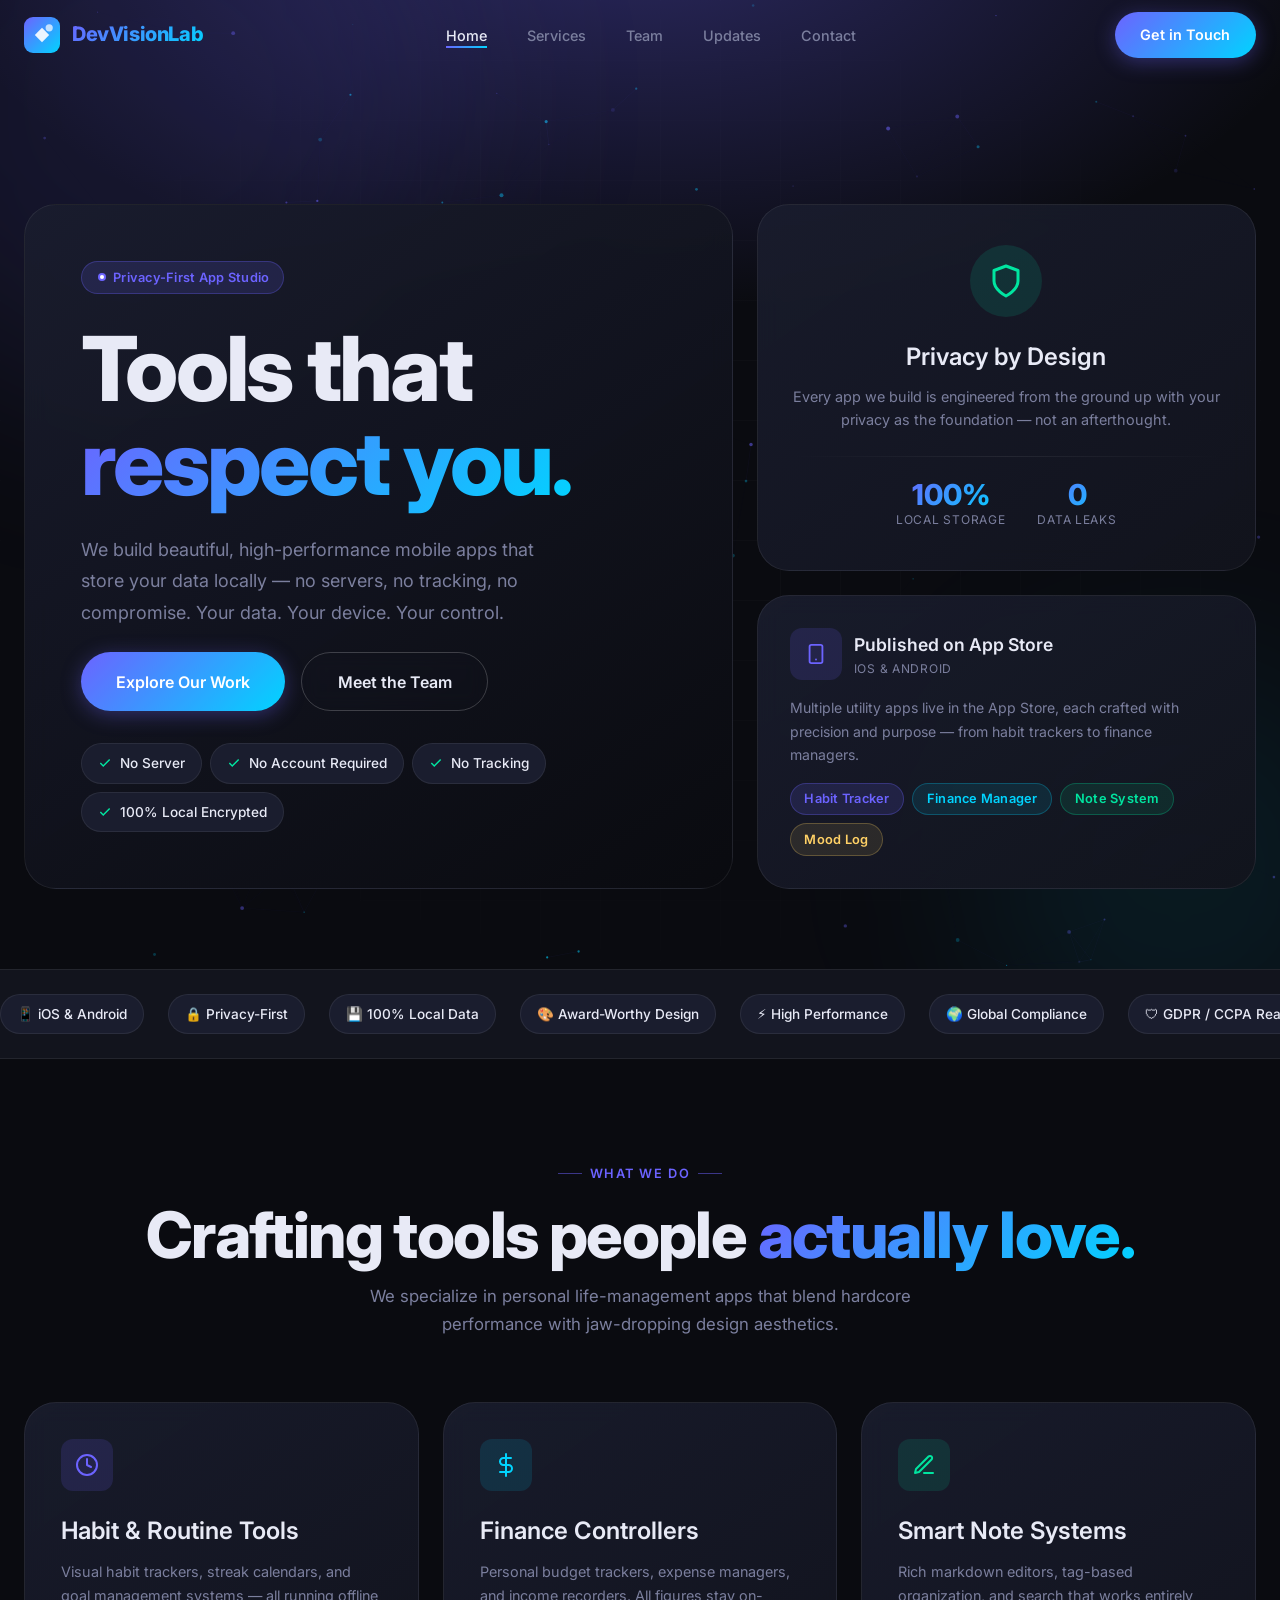
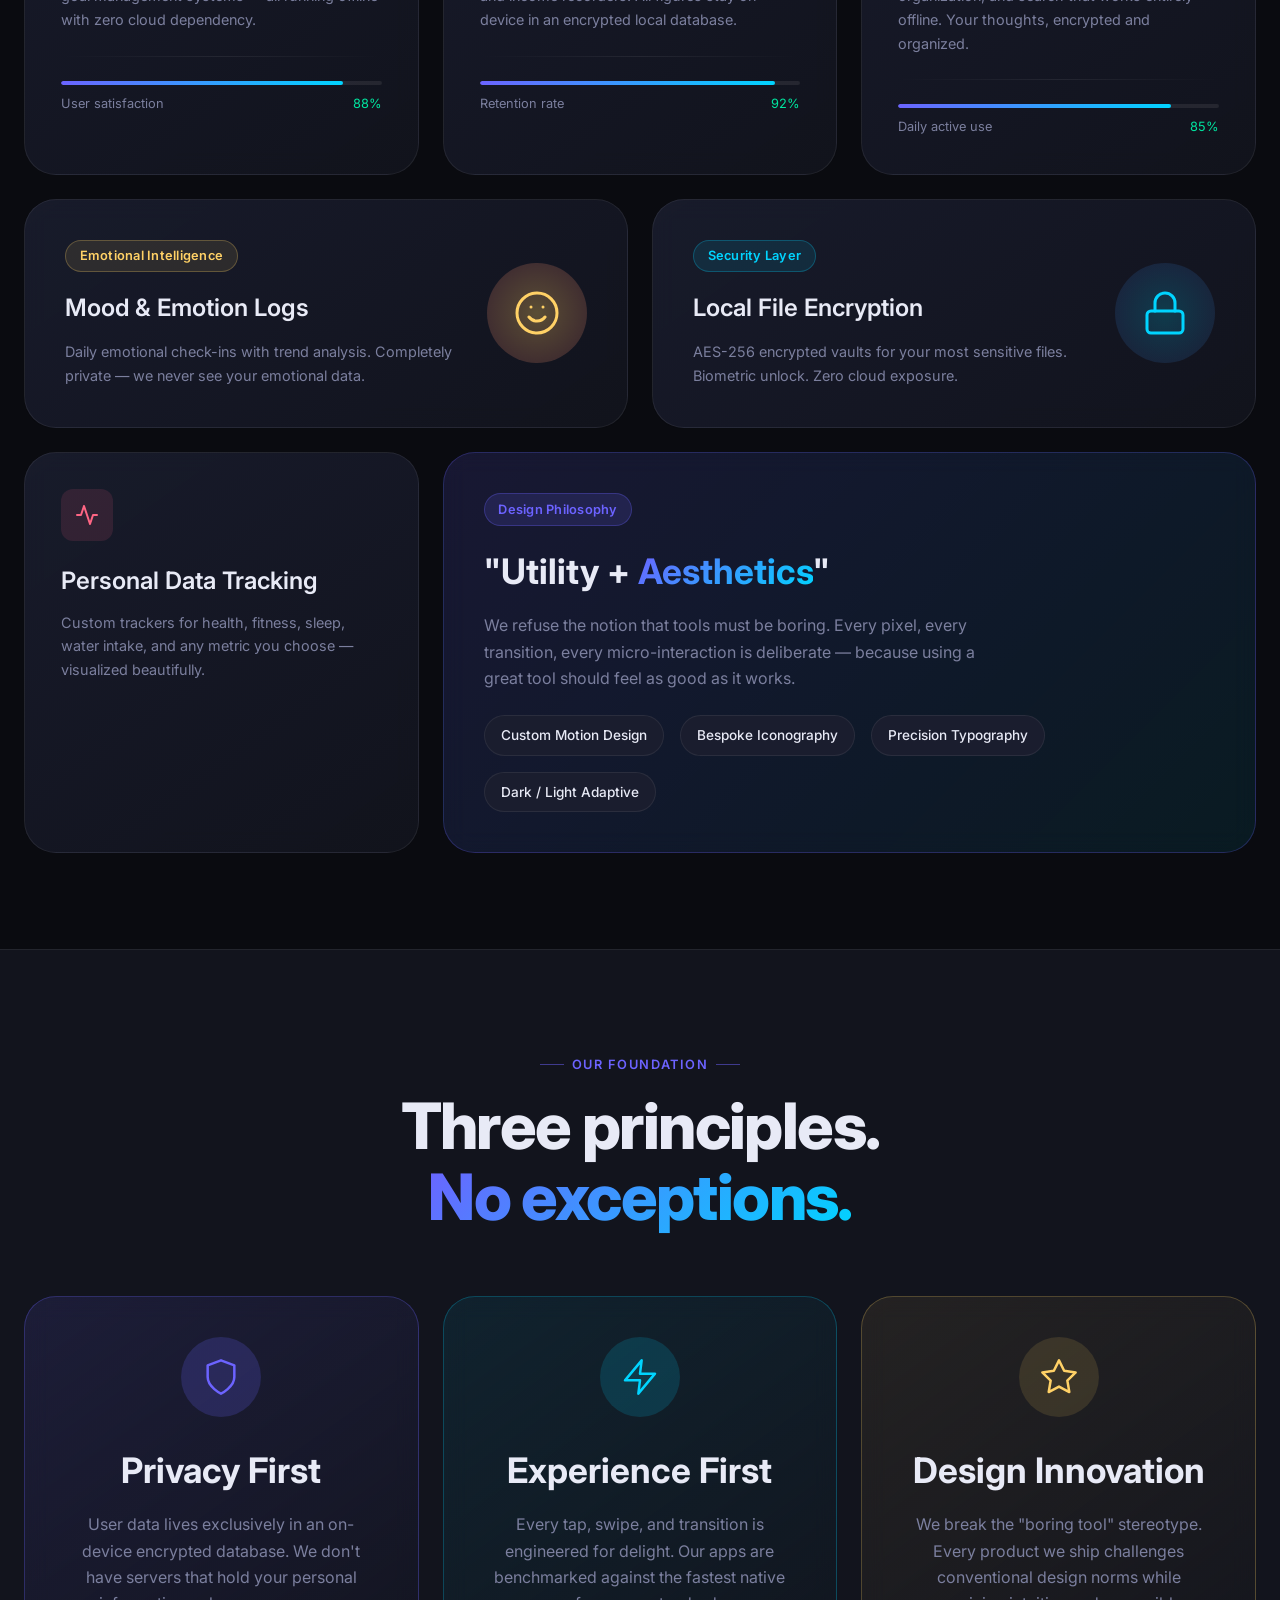
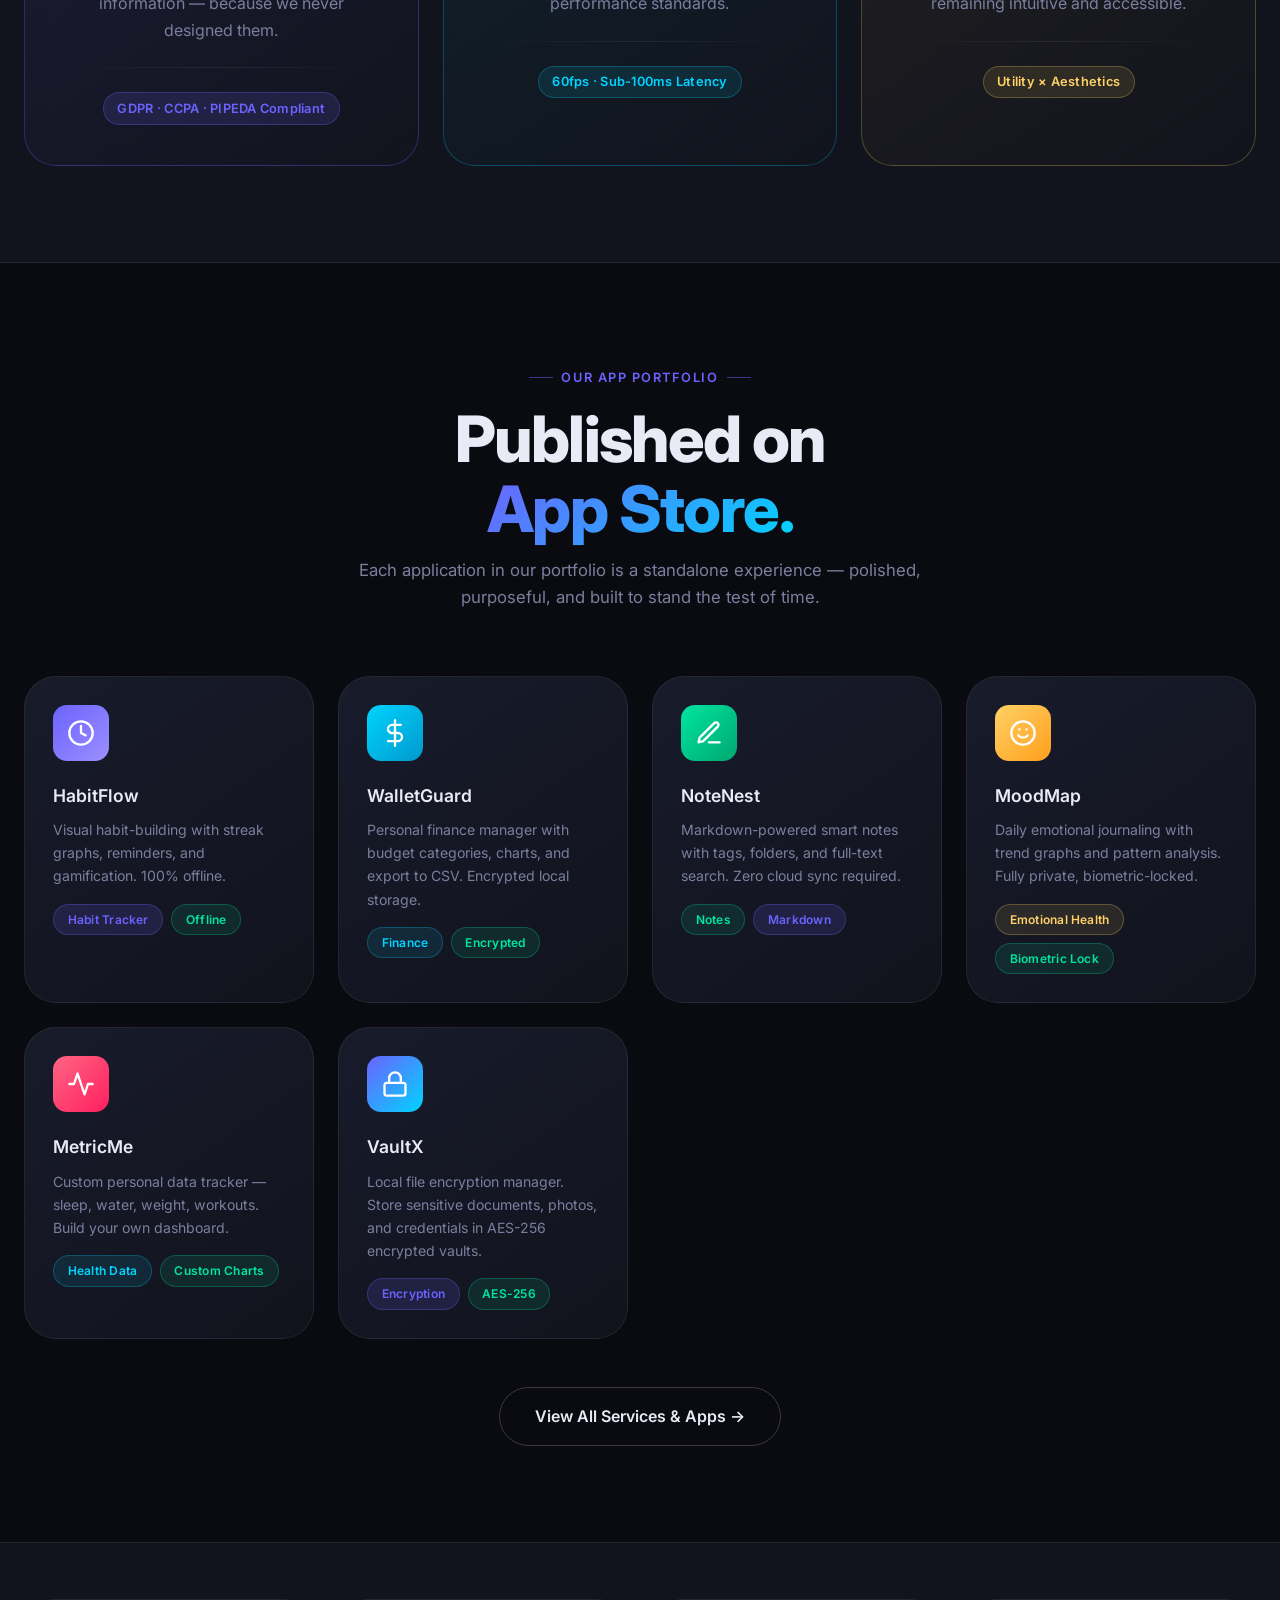
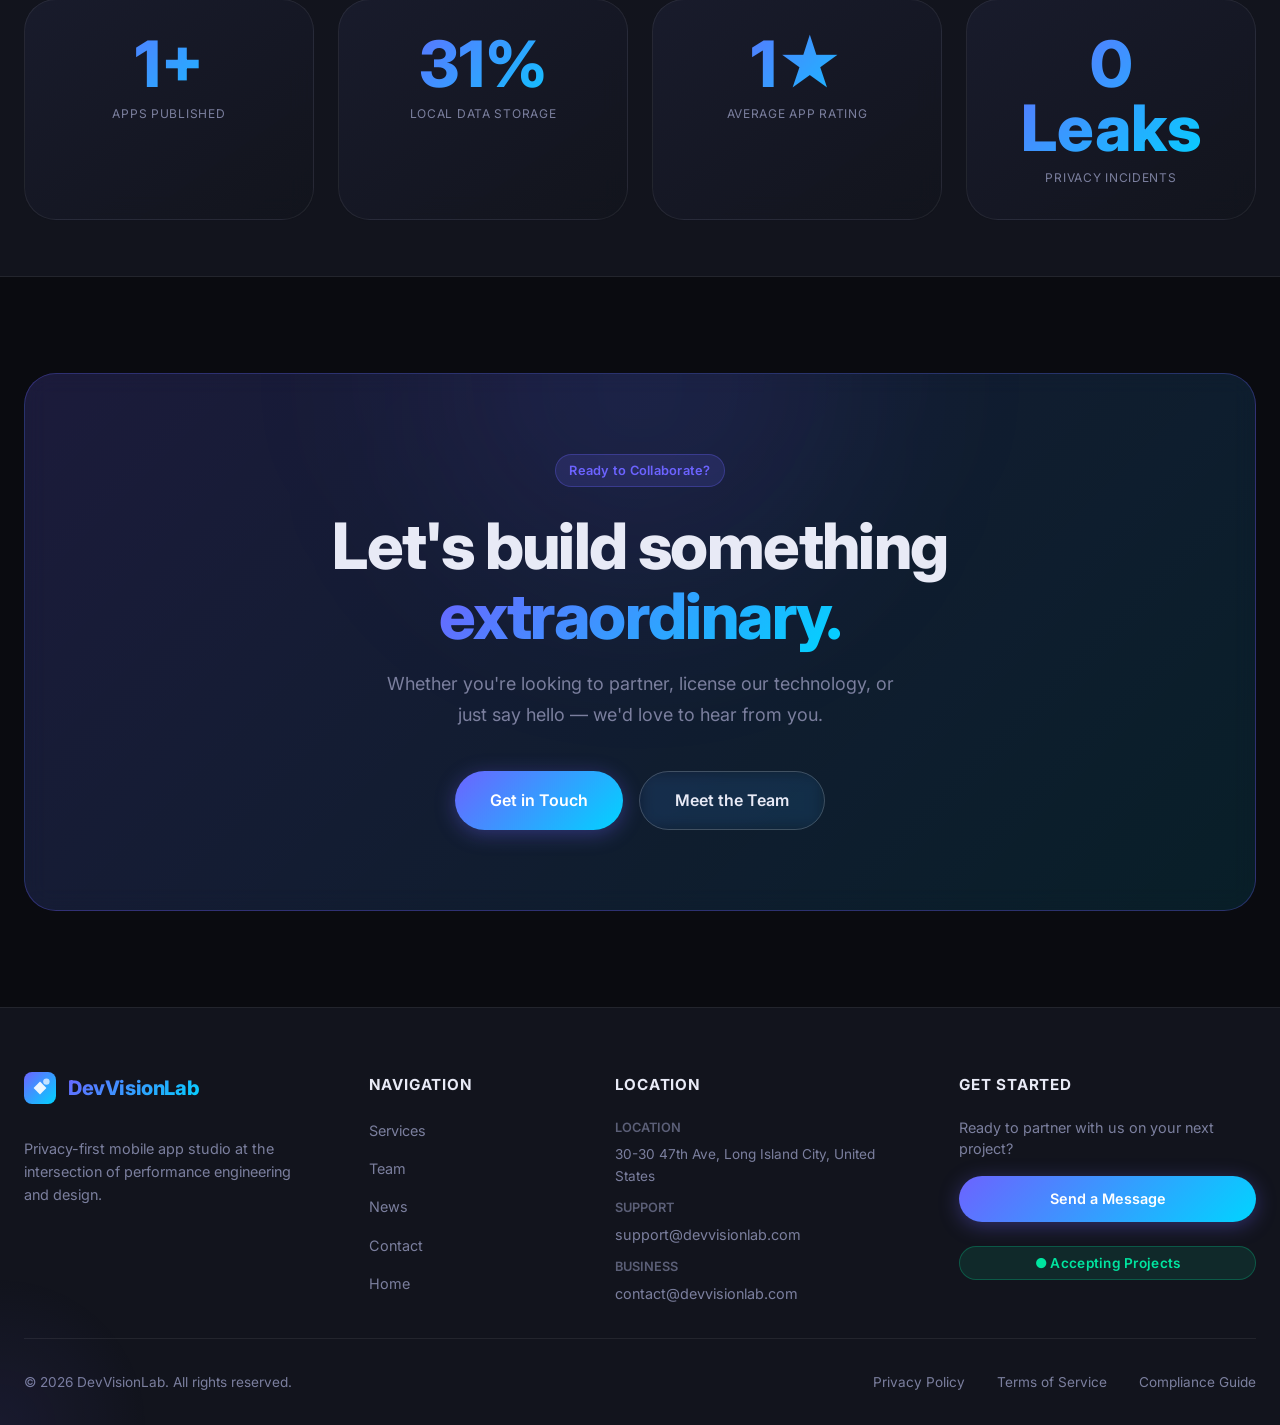
==== commit 3d5d1eef: "devvisionlab" ====
--- a/index.html
+++ b/index.html
@@ -37,9 +37,11 @@
     "description": "Privacy-first mobile app studio specializing in local-data tools for iOS and Android.",
     "address": {
       "@type": "PostalAddress",
-      "addressLocality": "Hanoi",
-      "addressCountry": "VN",
-      "streetAddress": "Hoa Lac Hi-Tech Park"
+      "addressLocality": "Long Island City",
+      "addressRegion": "NY",
+      "postalCode": "11101",
+      "addressCountry": "US",
+            "streetAddress": "30-30 47th Ave, Long Island City"
     },
     "contactPoint": [
       { "@type": "ContactPoint", "email": "support@devvisionlab.com", "contactType": "customer support" },
@@ -599,7 +601,7 @@
         <div style="display:flex;flex-direction:column;gap:.6rem;">
           <div style="color:var(--clr-muted);font-size:.85rem;">
             <strong style="color:var(--clr-muted);display:block;font-size:.8rem;font-weight:600;margin-bottom:.3rem;text-transform:uppercase;opacity:.7;">Location</strong>
-            Hoa Lac Hi-Tech Park, Hanoi, Vietnam
+            30-30 47th Ave, Long Island City, United States
           </div>
           <div style="color:var(--clr-muted);font-size:.85rem;">
             <strong style="color:var(--clr-muted);display:block;font-size:.8rem;font-weight:600;margin-bottom:.3rem;text-transform:uppercase;opacity:.7;">Support</strong>
